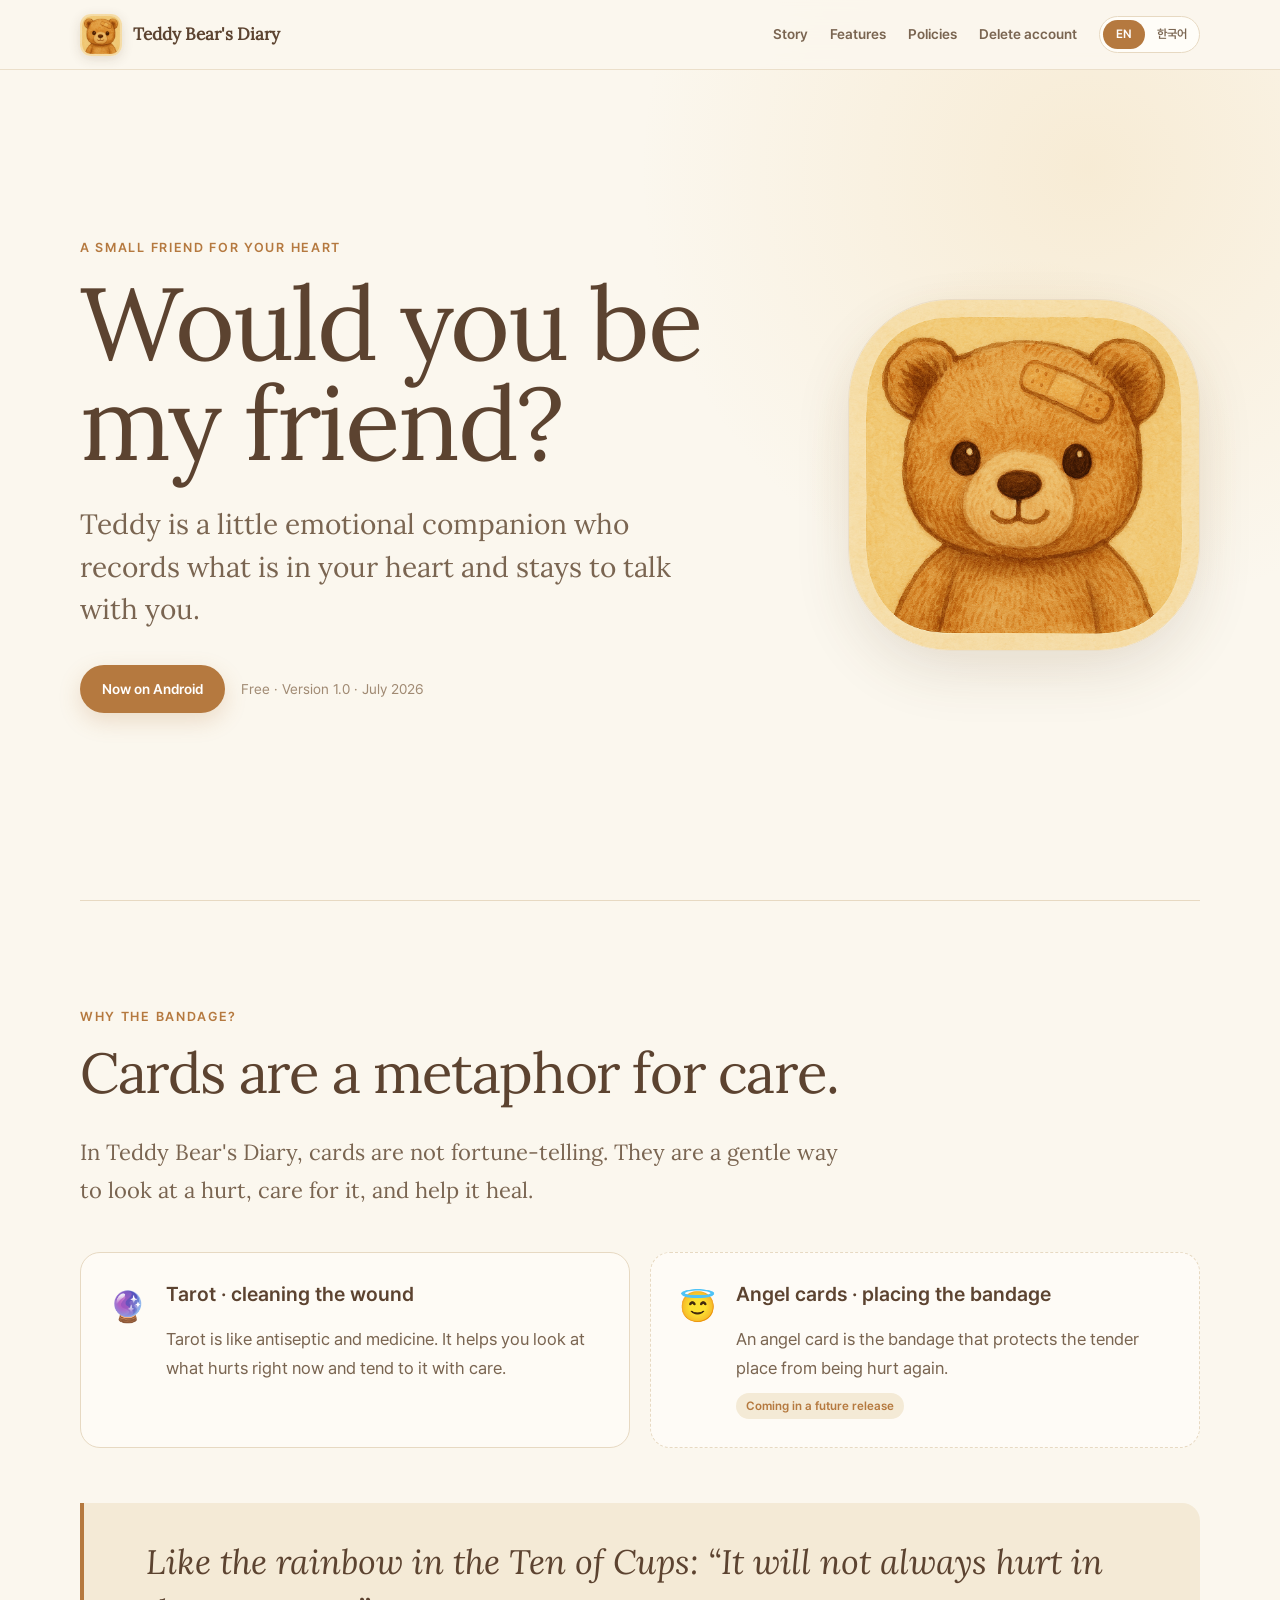
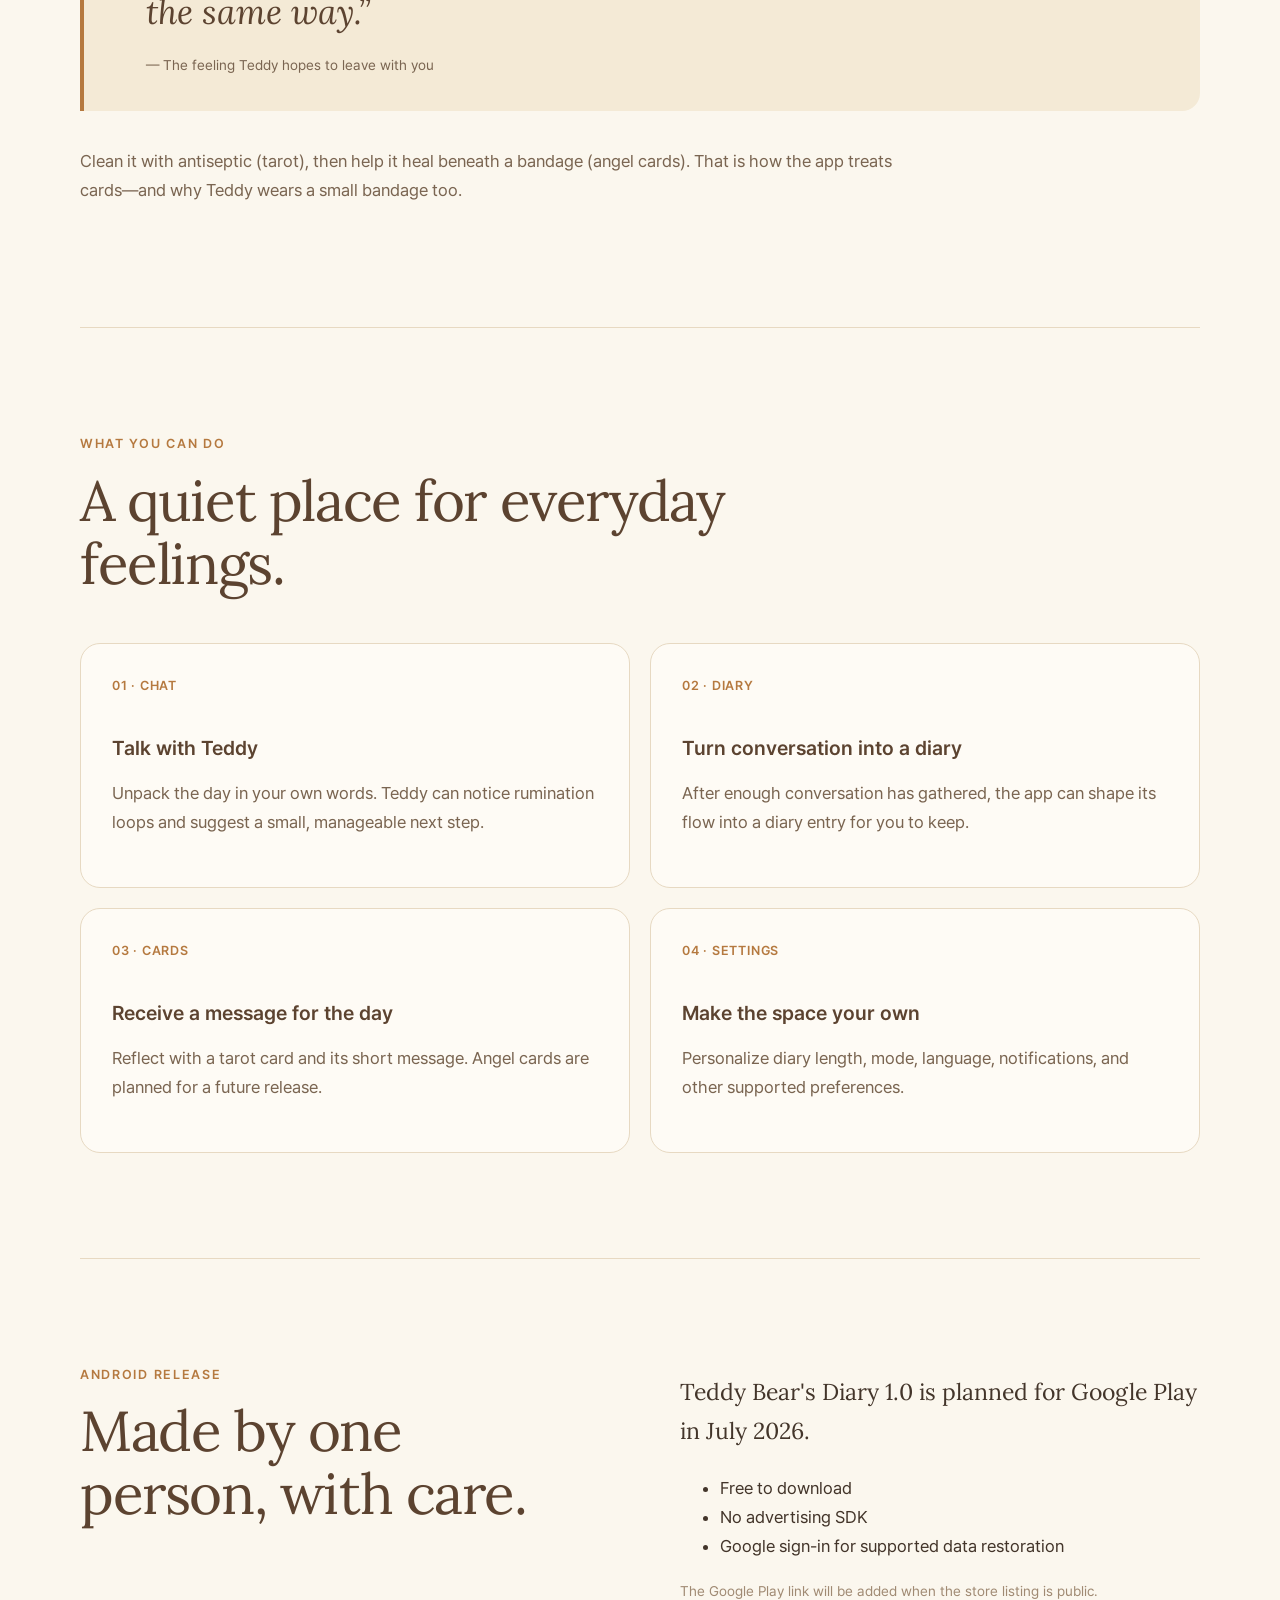
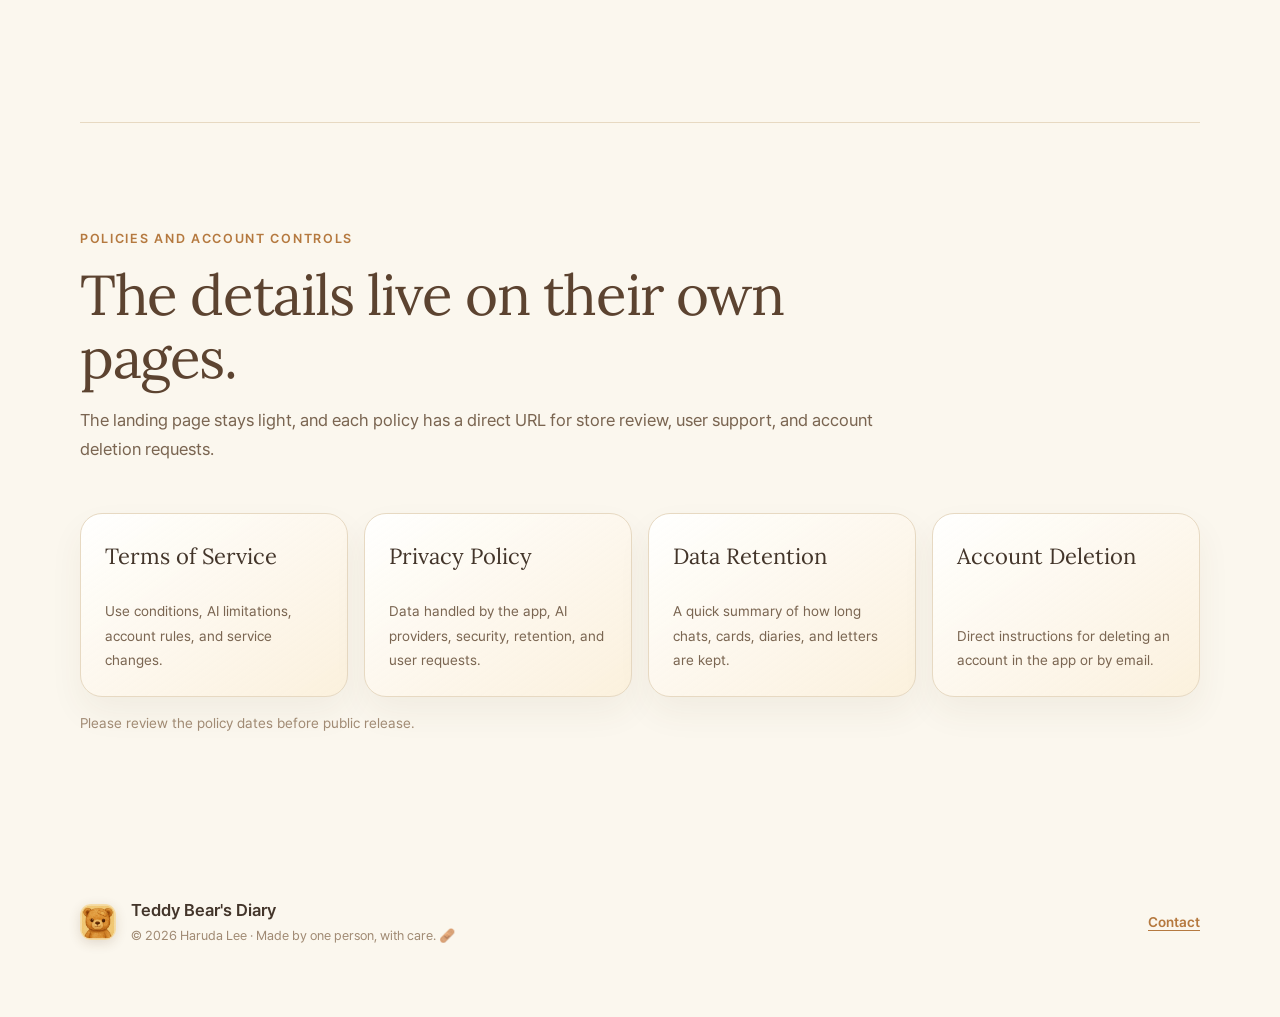
==== index.html @ 34d7853b "first commit" ====
<!doctype html>
<html lang="en">
<head>
  <meta charset="utf-8">
  <meta name="viewport" content="width=device-width, initial-scale=1">
  <meta name="description" content="Teddy Bear's Diary is a gentle AI companion for chat, journaling, emotions, and reflective cards.">
  <meta name="theme-color" content="#fbf7ee">
  <meta property="og:title" content="Teddy Bear's Diary">
  <meta property="og:description" content="A little emotional companion who listens, remembers, and helps you care for your heart.">
  <meta property="og:image" content="assets/app-icon.png">
  <title>Teddy Bear's Diary</title>
  <link rel="icon" href="assets/app-icon.png">
  <link rel="alternate" hreflang="en" href="./">
  <link rel="alternate" hreflang="ko" href="ko/">
  <link rel="stylesheet" href="styles.css">
</head>
<body>
  <a class="skip-link" href="#main">Skip to content</a>

  <header class="site-header">
    <a class="brand" href="#top" aria-label="Teddy Bear's Diary home">
      <img src="assets/app-icon.png" alt="" width="42" height="42">
      <span>Teddy Bear's Diary</span>
    </a>
    <div class="header-actions">
      <nav aria-label="Main navigation">
        <a href="#story">Story</a>
        <a href="#features">Features</a>
        <a href="#policies">Policies</a>
        <a href="legal/delete-account.html">Delete account</a>
      </nav>
      <div class="language-switch" aria-label="Language">
        <a href="./" lang="en" aria-current="page">EN</a>
        <a href="ko/" lang="ko">한국어</a>
      </div>
    </div>
  </header>

  <main id="main">
    <section class="hero" id="top">
      <div class="hero-copy">
        <p class="eyebrow">A small friend for your heart</p>
        <h1>Would you be<br>my friend?</h1>
        <p class="lede">Teddy is a little emotional companion who records what is in your heart and stays to talk with you.</p>
        <div class="hero-actions">
          <a class="button" href="#availability">Now on Android</a>
          <span>Free · Version 1.0 · July 2026</span>
        </div>
      </div>
      <figure class="hero-art">
        <img src="assets/app-icon.png" alt="A warm watercolor teddy bear with a bandage on its forehead">
      </figure>
    </section>

    <section class="section story" id="story">
      <div class="section-heading">
        <p class="eyebrow">Why the bandage?</p>
        <h2>Cards are a metaphor for care.</h2>
      </div>
      <p class="section-intro">In Teddy Bear's Diary, cards are not fortune-telling. They are a gentle way to look at a hurt, care for it, and help it heal.</p>

      <div class="care-grid">
        <article class="care-card">
          <span class="care-icon" aria-hidden="true">🔮</span>
          <div>
            <h3>Tarot · cleaning the wound</h3>
            <p>Tarot is like antiseptic and medicine. It helps you look at what hurts right now and tend to it with care.</p>
          </div>
        </article>
        <article class="care-card muted">
          <span class="care-icon" aria-hidden="true">😇</span>
          <div>
            <h3>Angel cards · placing the bandage</h3>
            <p>An angel card is the bandage that protects the tender place from being hurt again.</p>
            <span class="coming-soon">Coming in a future release</span>
          </div>
        </article>
      </div>

      <blockquote>
        <p>Like the rainbow in the Ten of Cups: “It will not always hurt in the same way.”</p>
        <cite>— The feeling Teddy hopes to leave with you</cite>
      </blockquote>

      <p class="story-close">Clean it with antiseptic (tarot), then help it heal beneath a bandage (angel cards). That is how the app treats cards—and why Teddy wears a small bandage too.</p>
    </section>

    <section class="section" id="features">
      <div class="section-heading">
        <p class="eyebrow">What you can do</p>
        <h2>A quiet place for everyday feelings.</h2>
      </div>
      <div class="feature-grid">
        <article>
          <span>01 · Chat</span>
          <h3>Talk with Teddy</h3>
          <p>Unpack the day in your own words. Teddy can notice rumination loops and suggest a small, manageable next step.</p>
        </article>
        <article>
          <span>02 · Diary</span>
          <h3>Turn conversation into a diary</h3>
          <p>After enough conversation has gathered, the app can shape its flow into a diary entry for you to keep.</p>
        </article>
        <article>
          <span>03 · Cards</span>
          <h3>Receive a message for the day</h3>
          <p>Reflect with a tarot card and its short message. Angel cards are planned for a future release.</p>
        </article>
        <article>
          <span>04 · Settings</span>
          <h3>Make the space your own</h3>
          <p>Personalize diary length, mode, language, notifications, and other supported preferences.</p>
        </article>
      </div>
    </section>

    <section class="section availability" id="availability">
      <div>
        <p class="eyebrow">Android release</p>
        <h2>Made by one person, with care.</h2>
      </div>
      <div class="availability-copy">
        <p>Teddy Bear's Diary 1.0 is planned for Google Play in July 2026.</p>
        <ul>
          <li>Free to download</li>
          <li>No advertising SDK</li>
          <li>Google sign-in for supported data restoration</li>
        </ul>
        <p class="small-note">The Google Play link will be added when the store listing is public.</p>
      </div>
    </section>

    <section class="section policies policy-summary" id="policies">
      <div class="section-heading">
        <p class="eyebrow">Policies and account controls</p>
        <h2>The details live on their own pages.</h2>
        <p>The landing page stays light, and each policy has a direct URL for store review, user support, and account deletion requests.</p>
      </div>

      <div class="policy-card-grid">
        <a class="policy-card" href="legal/terms.html">
          <strong>Terms of Service</strong>
          <span>Use conditions, AI limitations, account rules, and service changes.</span>
        </a>
        <a class="policy-card" href="legal/privacy.html">
          <strong>Privacy Policy</strong>
          <span>Data handled by the app, AI providers, security, retention, and user requests.</span>
        </a>
        <a class="policy-card" href="legal/retention.html">
          <strong>Data Retention</strong>
          <span>A quick summary of how long chats, cards, diaries, and letters are kept.</span>
        </a>
        <a class="policy-card" href="legal/delete-account.html">
          <strong>Account Deletion</strong>
          <span>Direct instructions for deleting an account in the app or by email.</span>
        </a>
      </div>

      <p class="small-note">Please review the policy dates before public release.</p>
    </section>
  </main>

  <footer>
    <img src="assets/app-icon.png" alt="" width="36" height="36">
    <div>
      <strong>Teddy Bear's Diary</strong>
      <span>© 2026 Haruda Lee · Made by one person, with care. 🩹</span>
    </div>
    <a href="mailto:glee98670@gmail.com">Contact</a>
  </footer>
</body>
</html>
---- styles.css ----
@font-face {
  font-family: "Lora";
  src: url("assets/fonts/Lora-Regular.ttf") format("truetype");
  font-style: normal;
  font-weight: 400;
  font-display: swap;
}

@font-face {
  font-family: "Lora";
  src: url("assets/fonts/Lora-Italic.ttf") format("truetype");
  font-style: italic;
  font-weight: 400;
  font-display: swap;
}

@font-face {
  font-family: "Pretendard";
  src: url("assets/fonts/Pretendard-Regular.otf") format("opentype");
  font-style: normal;
  font-weight: 400;
  font-display: swap;
}

@font-face {
  font-family: "Pretendard";
  src: url("assets/fonts/Pretendard-SemiBold.otf") format("opentype");
  font-style: normal;
  font-weight: 600;
  font-display: swap;
}

:root {
  --paper: #fbf7ee;
  --paper-deep: #f4ead6;
  --card: #fffdf8;
  --ink: #43352a;
  --muted: #7a6551;
  --soft: #a08a73;
  --accent: #b5793f;
  --accent-dark: #5c4330;
  --line: #e7d9c2;
  --shadow: 0 22px 55px rgba(91, 62, 34, 0.12);
}

* {
  box-sizing: border-box;
}

html {
  scroll-behavior: smooth;
  overflow-x: clip;
}

body {
  margin: 0;
  overflow-x: clip;
  background:
    radial-gradient(circle at 85% 4%, rgba(235, 199, 133, 0.24), transparent 28rem),
    var(--paper);
  color: var(--ink);
  font-family: "Pretendard", "Apple SD Gothic Neo", Arial, sans-serif;
  font-size: 17px;
  line-height: 1.72;
}

img {
  max-width: 100%;
}

a {
  color: var(--accent);
  text-underline-offset: 0.18em;
}

a:focus-visible {
  outline: 3px solid rgba(181, 121, 63, 0.38);
  outline-offset: 4px;
  border-radius: 4px;
}

.skip-link {
  position: fixed;
  z-index: 20;
  top: 12px;
  left: 12px;
  padding: 8px 14px;
  border-radius: 8px;
  background: var(--ink);
  color: white;
  transform: translateY(-160%);
}

.skip-link:focus {
  transform: translateY(0);
}

.site-header {
  position: sticky;
  z-index: 10;
  top: 0;
  display: flex;
  align-items: center;
  justify-content: space-between;
  gap: 28px;
  min-height: 70px;
  padding: 10px max(24px, calc((100vw - 1120px) / 2));
  border-bottom: 1px solid rgba(231, 217, 194, 0.82);
  background: rgba(251, 247, 238, 0.92);
  backdrop-filter: blur(14px);
}

.brand {
  display: inline-flex;
  align-items: center;
  gap: 11px;
  color: var(--accent-dark);
  font-family: "Lora", Georgia, serif;
  font-weight: 600;
  text-decoration: none;
}

.brand img,
footer img {
  border-radius: 11px;
  box-shadow: 0 3px 12px rgba(91, 62, 34, 0.16);
}

.site-header nav {
  display: flex;
  flex-wrap: wrap;
  justify-content: flex-end;
  gap: 8px 22px;
}

.header-actions {
  display: flex;
  align-items: center;
  justify-content: flex-end;
  gap: 22px;
}

.site-header nav a {
  color: var(--muted);
  font-size: 14px;
  font-weight: 600;
  text-decoration: none;
}

.site-header nav a:hover {
  color: var(--accent);
}

.language-switch {
  display: inline-flex;
  flex: 0 0 auto;
  gap: 3px;
  padding: 3px;
  border: 1px solid var(--line);
  border-radius: 999px;
  background: var(--card);
}

.language-switch a {
  min-width: 42px;
  padding: 4px 9px;
  border-radius: 999px;
  color: var(--muted);
  font-size: 12px;
  font-weight: 600;
  text-align: center;
  text-decoration: none;
}

.language-switch a[aria-current="page"] {
  background: var(--accent);
  color: white;
}

main,
footer {
  width: min(1120px, calc(100% - 48px));
  margin: 0 auto;
}

.hero {
  display: grid;
  grid-template-columns: minmax(0, 1.3fr) minmax(280px, 0.7fr);
  align-items: center;
  gap: clamp(48px, 9vw, 120px);
  min-height: calc(100vh - 70px);
  padding: 90px 0 110px;
}

.eyebrow {
  margin: 0 0 13px;
  color: var(--accent);
  font-size: 13px;
  font-weight: 600;
  letter-spacing: 0.13em;
  text-transform: uppercase;
}

h1,
h2,
h3 {
  color: var(--accent-dark);
}

h1,
h2 {
  margin: 0;
  font-family: "Lora", Georgia, serif;
  font-weight: 400;
  letter-spacing: -0.025em;
}

h1 {
  max-width: 760px;
  font-size: clamp(58px, 8vw, 104px);
  line-height: 0.98;
}

h2 {
  font-size: clamp(34px, 4.4vw, 58px);
  line-height: 1.12;
}

h3 {
  margin: 0;
  font-size: 20px;
  line-height: 1.35;
}

.lede {
  max-width: 660px;
  margin: 30px 0 10px;
  color: var(--muted);
  font-family: "Lora", Georgia, serif;
  font-size: clamp(21px, 2.5vw, 28px);
  line-height: 1.52;
}

.hero-actions {
  display: flex;
  align-items: center;
  gap: 16px;
  margin-top: 34px;
  color: var(--soft);
  font-size: 14px;
}

.button {
  display: inline-flex;
  align-items: center;
  justify-content: center;
  min-height: 48px;
  padding: 10px 22px;
  border-radius: 999px;
  background: var(--accent);
  color: white;
  font-weight: 600;
  text-decoration: none;
  box-shadow: 0 8px 22px rgba(181, 121, 63, 0.22);
}

.button:hover {
  background: #a9683a;
  transform: translateY(-1px);
}

.hero-art {
  position: relative;
  margin: 0;
}

.hero-art::before {
  position: absolute;
  z-index: -1;
  inset: -14%;
  border-radius: 50%;
  background: radial-gradient(circle, rgba(229, 188, 115, 0.28), transparent 68%);
  content: "";
}

.hero-art img {
  display: block;
  width: 100%;
  border: 1px solid rgba(231, 217, 194, 0.8);
  border-radius: 29%;
  box-shadow: var(--shadow);
}

.section {
  padding: 105px 0;
  border-top: 1px solid var(--line);
}

.section-heading {
  max-width: 820px;
  margin-bottom: 48px;
}

.section-heading > p:last-child:not(.eyebrow) {
  color: var(--muted);
}

.section-intro {
  max-width: 760px;
  margin: -18px 0 42px;
  color: var(--muted);
  font-family: "Lora", Georgia, serif;
  font-size: 22px;
}

.care-grid,
.feature-grid {
  display: grid;
  grid-template-columns: repeat(2, minmax(0, 1fr));
  gap: 20px;
}

.care-card,
.feature-grid article {
  border: 1px solid var(--line);
  border-radius: 20px;
  background: rgba(255, 253, 248, 0.74);
}

.care-card {
  display: flex;
  gap: 20px;
  padding: 28px;
}

.care-card p,
.feature-grid p {
  margin-bottom: 0;
  color: var(--muted);
}

.care-card.muted {
  border-style: dashed;
}

.care-icon {
  flex: 0 0 auto;
  font-size: 30px;
}

.coming-soon {
  display: inline-block;
  margin-top: 9px;
  padding: 3px 10px;
  border-radius: 999px;
  background: var(--paper-deep);
  color: var(--accent);
  font-size: 12px;
  font-weight: 600;
}

blockquote {
  margin: 55px 0 36px;
  padding: 34px clamp(28px, 5vw, 62px);
  border-left: 4px solid var(--accent);
  border-radius: 0 18px 18px 0;
  background: var(--paper-deep);
  font-family: "Lora", Georgia, serif;
}

blockquote p {
  margin: 0;
  color: var(--accent-dark);
  font-size: clamp(23px, 3.2vw, 34px);
  font-style: italic;
  line-height: 1.48;
}

blockquote cite {
  display: block;
  margin-top: 15px;
  color: var(--muted);
  font-family: "Pretendard", Arial, sans-serif;
  font-size: 14px;
  font-style: normal;
}

.story-close {
  max-width: 840px;
  color: var(--muted);
}

.feature-grid article {
  min-height: 245px;
  padding: 31px;
}

.feature-grid span {
  display: block;
  margin-bottom: 38px;
  color: var(--accent);
  font-size: 13px;
  font-weight: 600;
  letter-spacing: 0.06em;
  text-transform: uppercase;
}

.availability {
  display: grid;
  grid-template-columns: 1fr 1fr;
  gap: 80px;
}

.availability-copy {
  padding-top: 8px;
}

.availability-copy > p:first-child {
  margin-top: 0;
  font-family: "Lora", Georgia, serif;
  font-size: 23px;
}

.small-note {
  color: var(--soft);
  font-size: 14px;
}

.policies {
  padding-bottom: 30px;
}

.policy-summary {
  padding-bottom: 92px;
}

.policy-card-grid {
  display: grid;
  grid-template-columns: repeat(4, minmax(0, 1fr));
  gap: 16px;
  margin-top: 38px;
}

.policy-card {
  display: flex;
  min-height: 170px;
  flex-direction: column;
  justify-content: space-between;
  gap: 24px;
  padding: 24px;
  border: 1px solid var(--line);
  border-radius: 22px;
  background:
    linear-gradient(145deg, rgba(255, 255, 255, 0.82), rgba(249, 234, 205, 0.62)),
    var(--card);
  box-shadow: 0 16px 34px rgba(91, 62, 34, 0.06);
  text-decoration: none;
}

.policy-card strong {
  color: var(--ink);
  font-family: "Lora", Georgia, serif;
  font-size: 22px;
  font-weight: 400;
}

.policy-card span {
  color: var(--muted);
  font-size: 14px;
}

.legal-page {
  padding-top: 86px;
}

.legal-page .section-heading h1 {
  max-width: 760px;
  margin: 0;
  font-family: "Lora", Georgia, serif;
  font-size: clamp(42px, 7vw, 84px);
  font-weight: 400;
  letter-spacing: -0.055em;
  line-height: 0.96;
}

.policy-nav {
  position: sticky;
  z-index: 5;
  top: 84px;
  display: flex;
  flex-wrap: wrap;
  gap: 10px;
  margin: 0 0 55px;
  padding: 13px;
  border: 1px solid var(--line);
  border-radius: 16px;
  background: rgba(251, 247, 238, 0.94);
  backdrop-filter: blur(12px);
}

.policy-nav a {
  padding: 7px 13px;
  border-radius: 999px;
  background: var(--paper-deep);
  font-size: 13px;
  font-weight: 600;
  text-decoration: none;
}

.policy-nav a[aria-current="page"] {
  background: var(--accent);
  color: #fffaf0;
}

.policy-document {
  scroll-margin-top: 160px;
  margin: 0 0 60px;
  padding: clamp(28px, 6vw, 68px);
  border: 1px solid var(--line);
  border-radius: 24px;
  background: var(--card);
  box-shadow: 0 18px 42px rgba(91, 62, 34, 0.06);
}

.policy-document > header {
  display: grid;
  grid-template-columns: 54px minmax(0, 1fr);
  gap: 18px;
  margin-bottom: 50px;
  padding-bottom: 32px;
  border-bottom: 1px solid var(--line);
}

.policy-document > header h2 {
  font-size: clamp(31px, 4vw, 48px);
}

.policy-document > header p:not(.policy-number) {
  margin: 8px 0 0;
  color: var(--soft);
  font-size: 14px;
}

.policy-number {
  display: grid;
  width: 48px;
  height: 48px;
  margin: 4px 0 0;
  place-items: center;
  border-radius: 14px;
  background: var(--paper-deep);
  color: var(--accent);
  font-family: "Lora", Georgia, serif;
  font-weight: 600;
}

.policy-document section {
  margin: 42px 0;
}

.policy-document section:last-child {
  margin-bottom: 0;
}

.policy-document h3 {
  margin-bottom: 12px;
  font-family: "Lora", Georgia, serif;
  font-size: 22px;
  font-weight: 400;
}

.policy-document li + li {
  margin-top: 7px;
}

.retention-list {
  display: grid;
  gap: 0;
  margin: 0 0 40px;
  padding: 0;
  list-style: none;
}

.retention-list li {
  display: grid;
  grid-template-columns: minmax(190px, 0.7fr) minmax(0, 1.3fr);
  gap: 30px;
  margin: 0;
  padding: 19px 0;
  border-bottom: 1px solid var(--line);
}

.retention-list span {
  color: var(--muted);
}

.steps {
  padding-left: 24px;
}

.steps li {
  padding-left: 8px;
}

.deletion {
  border-color: rgba(181, 121, 63, 0.46);
}

footer {
  display: grid;
  grid-template-columns: auto 1fr auto;
  align-items: center;
  gap: 15px;
  padding: 55px 0 70px;
}

footer strong,
footer span {
  display: block;
}

footer span {
  color: var(--soft);
  font-size: 13px;
}

footer > a {
  font-size: 14px;
  font-weight: 600;
}

@media (max-width: 780px) {
  body {
    font-size: 16px;
  }

  .site-header {
    position: relative;
    padding: 14px 20px;
  }

  .site-header nav {
    display: none;
  }

  .header-actions {
    gap: 0;
  }

  main,
  footer {
    width: min(100% - 34px, 680px);
  }

  .hero {
    grid-template-columns: 1fr;
    min-height: auto;
    padding: 68px 0 85px;
  }

  .hero-art {
    width: min(78%, 380px);
    margin: 0 auto;
  }

  .hero-actions {
    align-items: flex-start;
    flex-direction: column;
  }

  .section {
    padding: 78px 0;
  }

  .care-grid,
  .feature-grid,
  .policy-card-grid,
  .availability {
    grid-template-columns: 1fr;
  }

  .availability {
    gap: 32px;
  }

  .policy-nav {
    position: static;
  }

  .policy-document {
    padding: 27px 21px;
    border-radius: 18px;
  }

  .policy-document > header {
    grid-template-columns: 1fr;
  }

  .retention-list li {
    grid-template-columns: 1fr;
    gap: 4px;
  }

  footer {
    grid-template-columns: auto 1fr;
  }

  footer > a {
    grid-column: 2;
  }
}

@media (prefers-reduced-motion: reduce) {
  html {
    scroll-behavior: auto;
  }

  * {
    transition: none !important;
  }
}

@media print {
  .site-header,
  .policy-nav,
  .hero,
  .story,
  #features,
  #availability,
  footer {
    display: none;
  }

  body {
    background: white;
    font-size: 11pt;
  }

  main {
    width: 100%;
  }

  .section {
    padding: 0;
    border: 0;
  }

  .policy-document {
    break-before: page;
    box-shadow: none;
  }
}
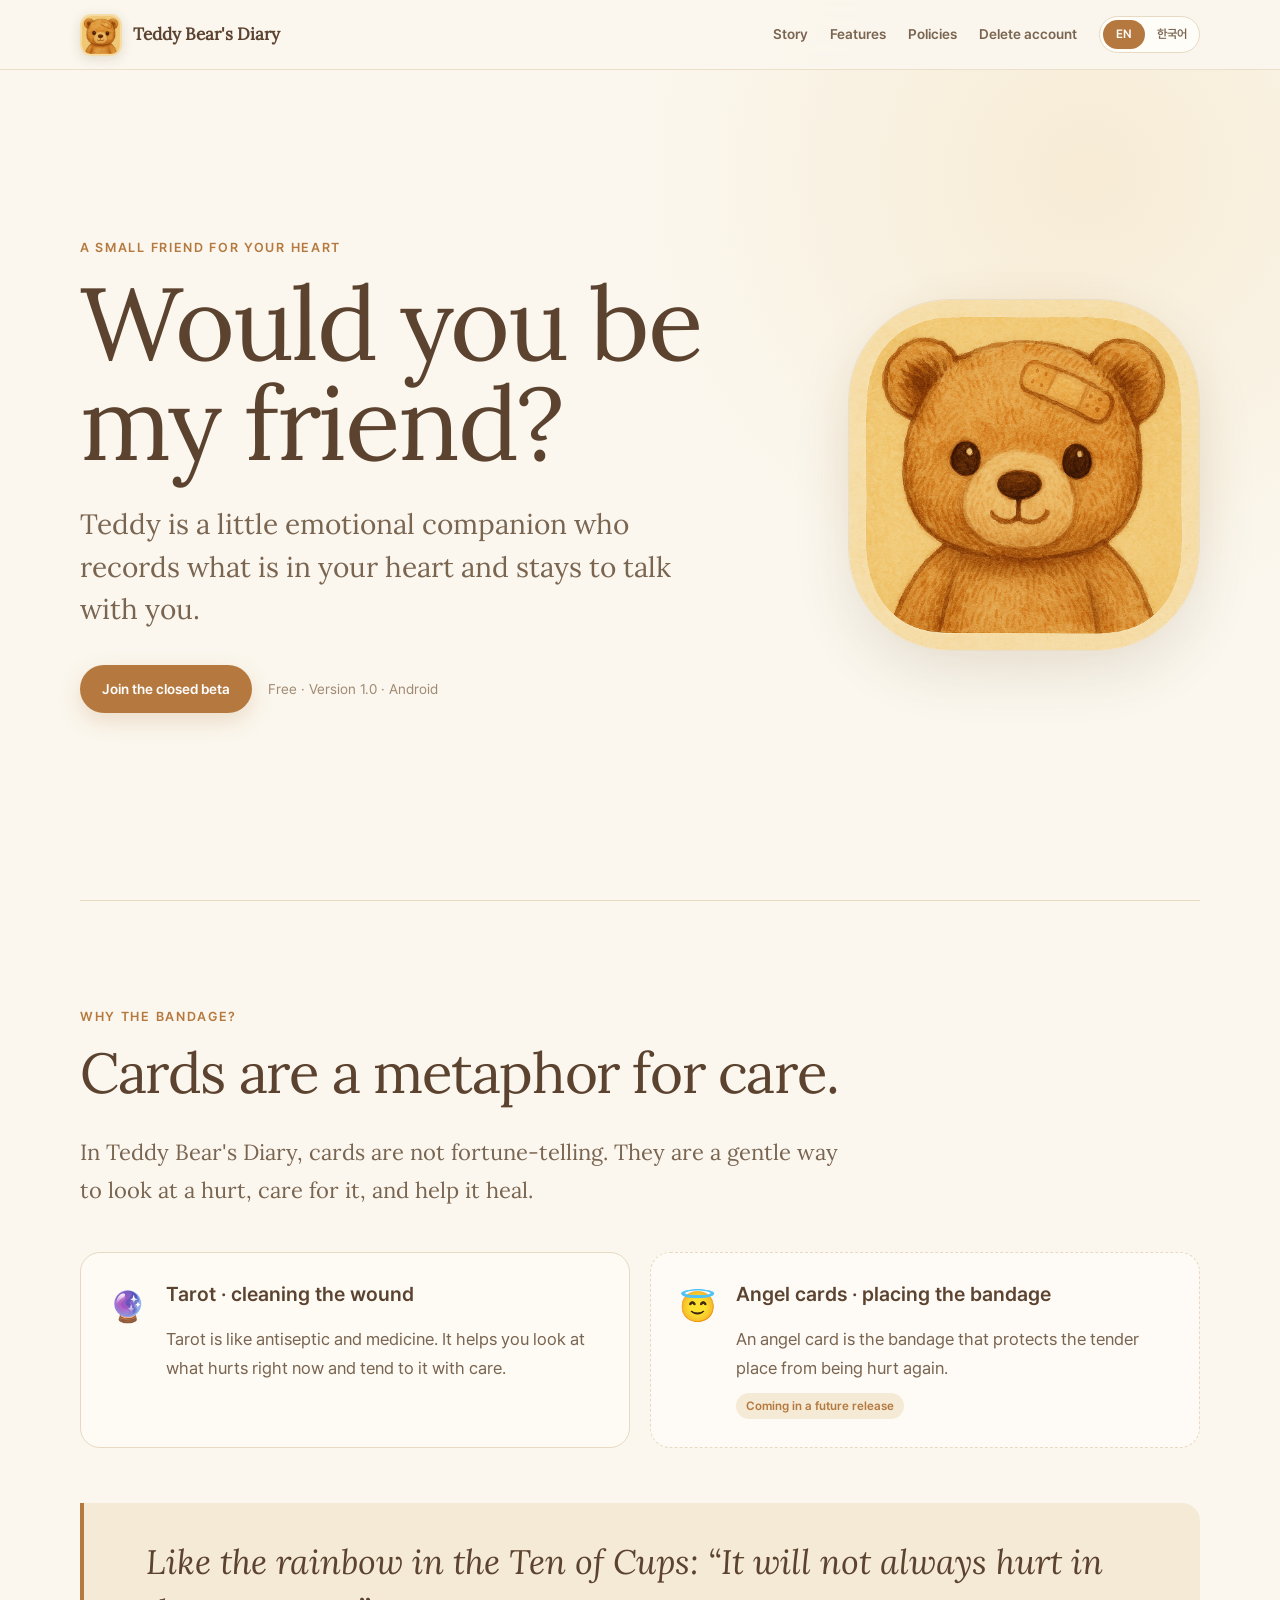
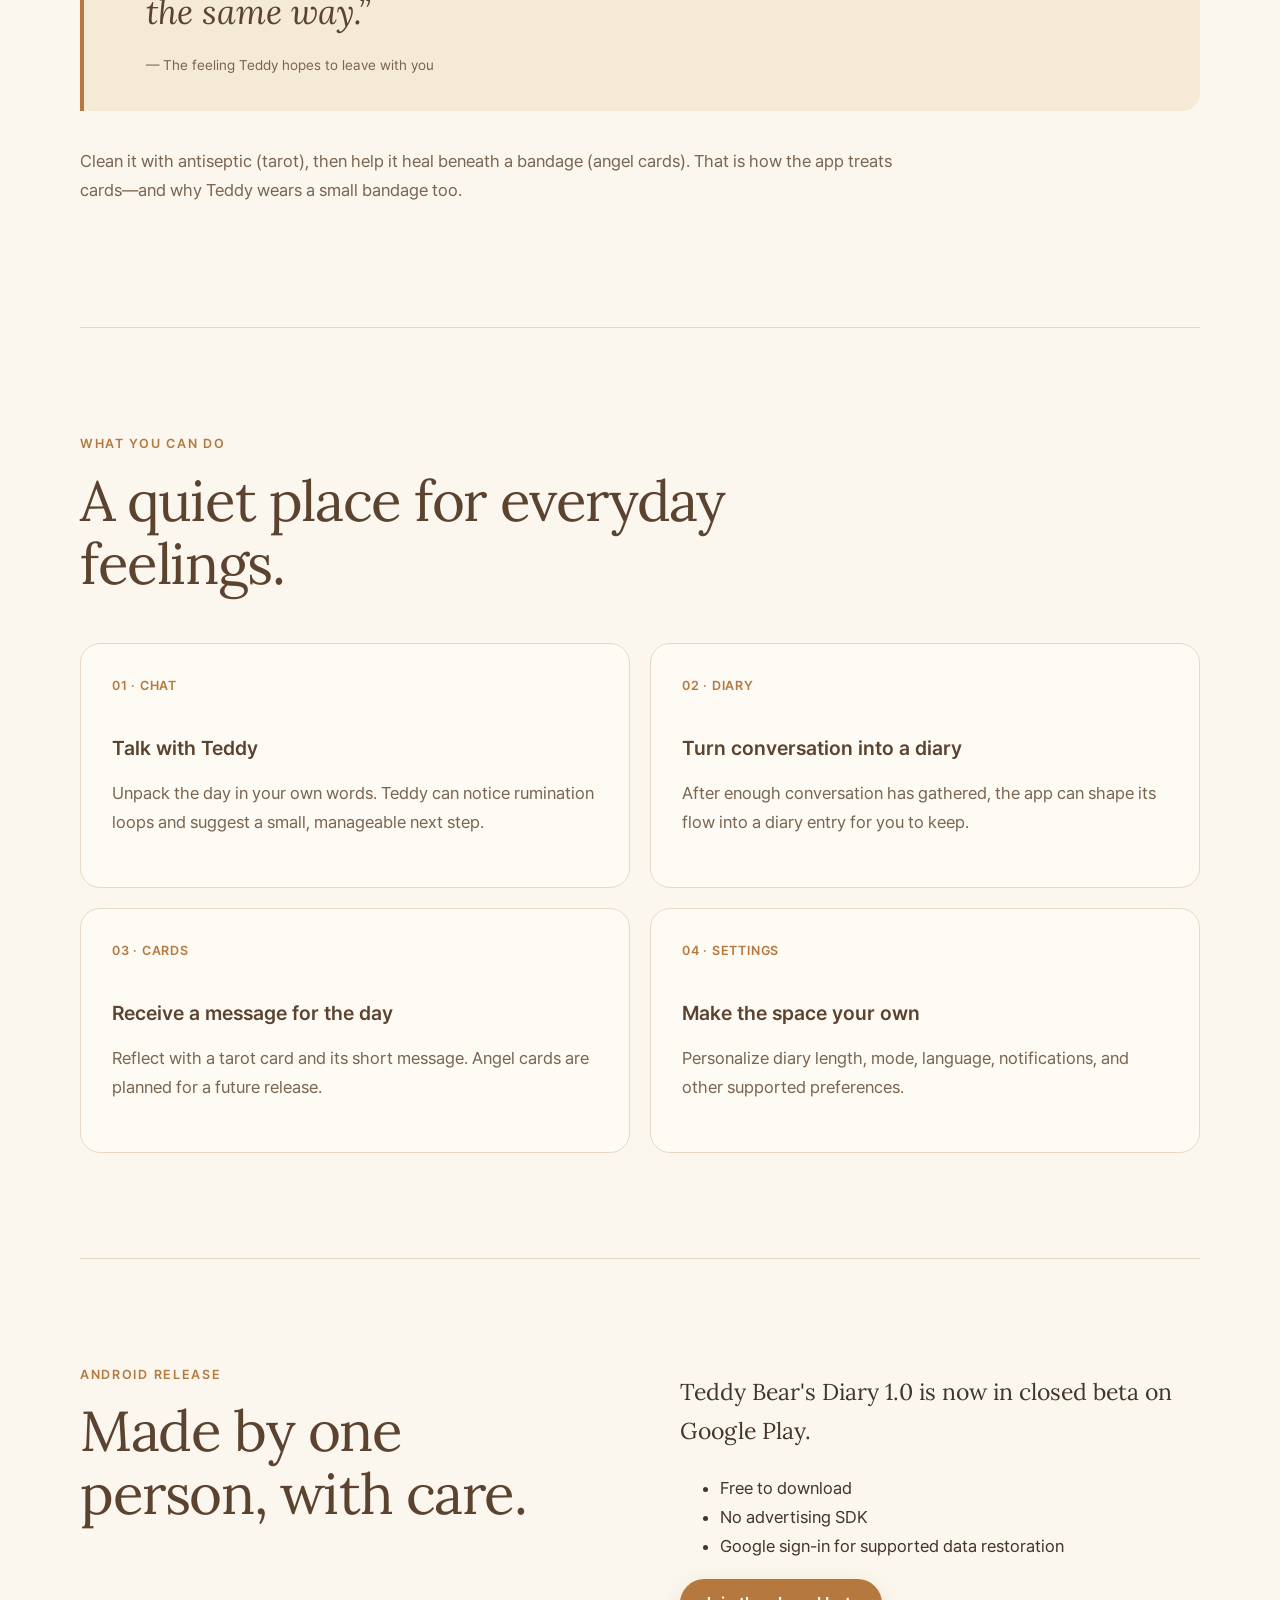
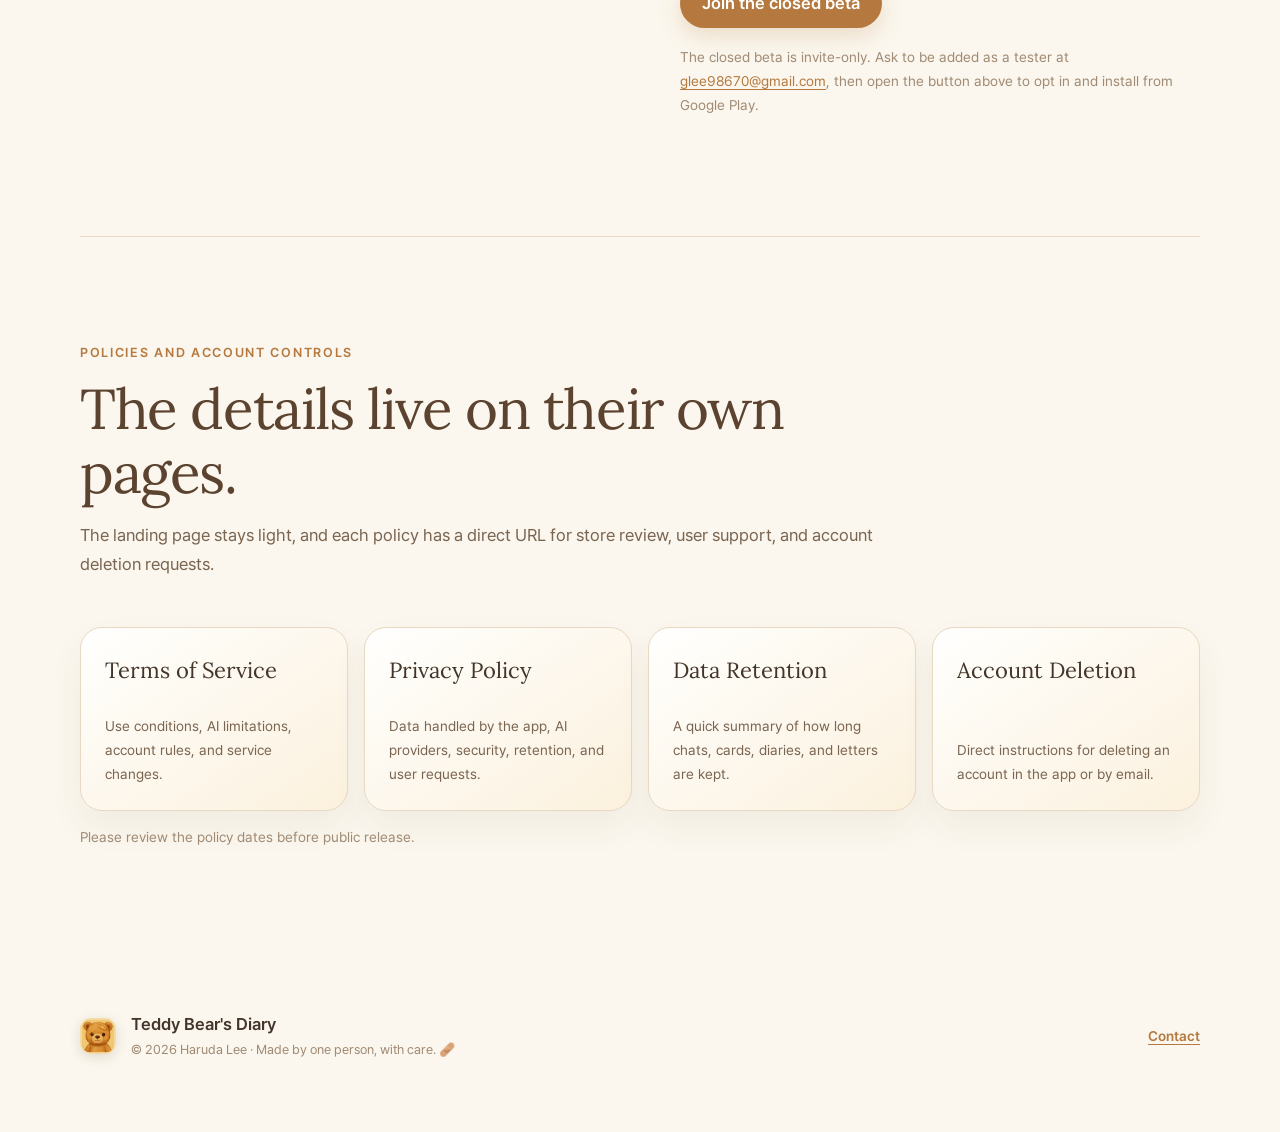
==== commit cbfdadfb: "링크" ====
--- a/index.html
+++ b/index.html
@@ -43,8 +43,8 @@
         <h1>Would you be<br>my friend?</h1>
         <p class="lede">Teddy is a little emotional companion who records what is in your heart and stays to talk with you.</p>
         <div class="hero-actions">
-          <a class="button" href="#availability">Now on Android</a>
-          <span>Free · Version 1.0 · July 2026</span>
+          <a class="button" href="#availability">Join the closed beta</a>
+          <span>Free · Version 1.0 · Android</span>
         </div>
       </div>
       <figure class="hero-art">
@@ -120,13 +120,16 @@
         <h2>Made by one person, with care.</h2>
       </div>
       <div class="availability-copy">
-        <p>Teddy Bear's Diary 1.0 is planned for Google Play in July 2026.</p>
+        <p>Teddy Bear's Diary 1.0 is now in closed beta on Google Play.</p>
         <ul>
           <li>Free to download</li>
           <li>No advertising SDK</li>
           <li>Google sign-in for supported data restoration</li>
         </ul>
-        <p class="small-note">The Google Play link will be added when the store listing is public.</p>
+        <p class="beta-cta">
+          <a class="button" href="https://play.google.com/apps/testing/com.harudalee.browniediary" target="_blank" rel="noopener">Join the closed beta</a>
+        </p>
+        <p class="small-note">The closed beta is invite-only. Ask to be added as a tester at <a href="mailto:glee98670@gmail.com">glee98670@gmail.com</a>, then open the button above to opt in and install from Google Play.</p>
       </div>
     </section>
 
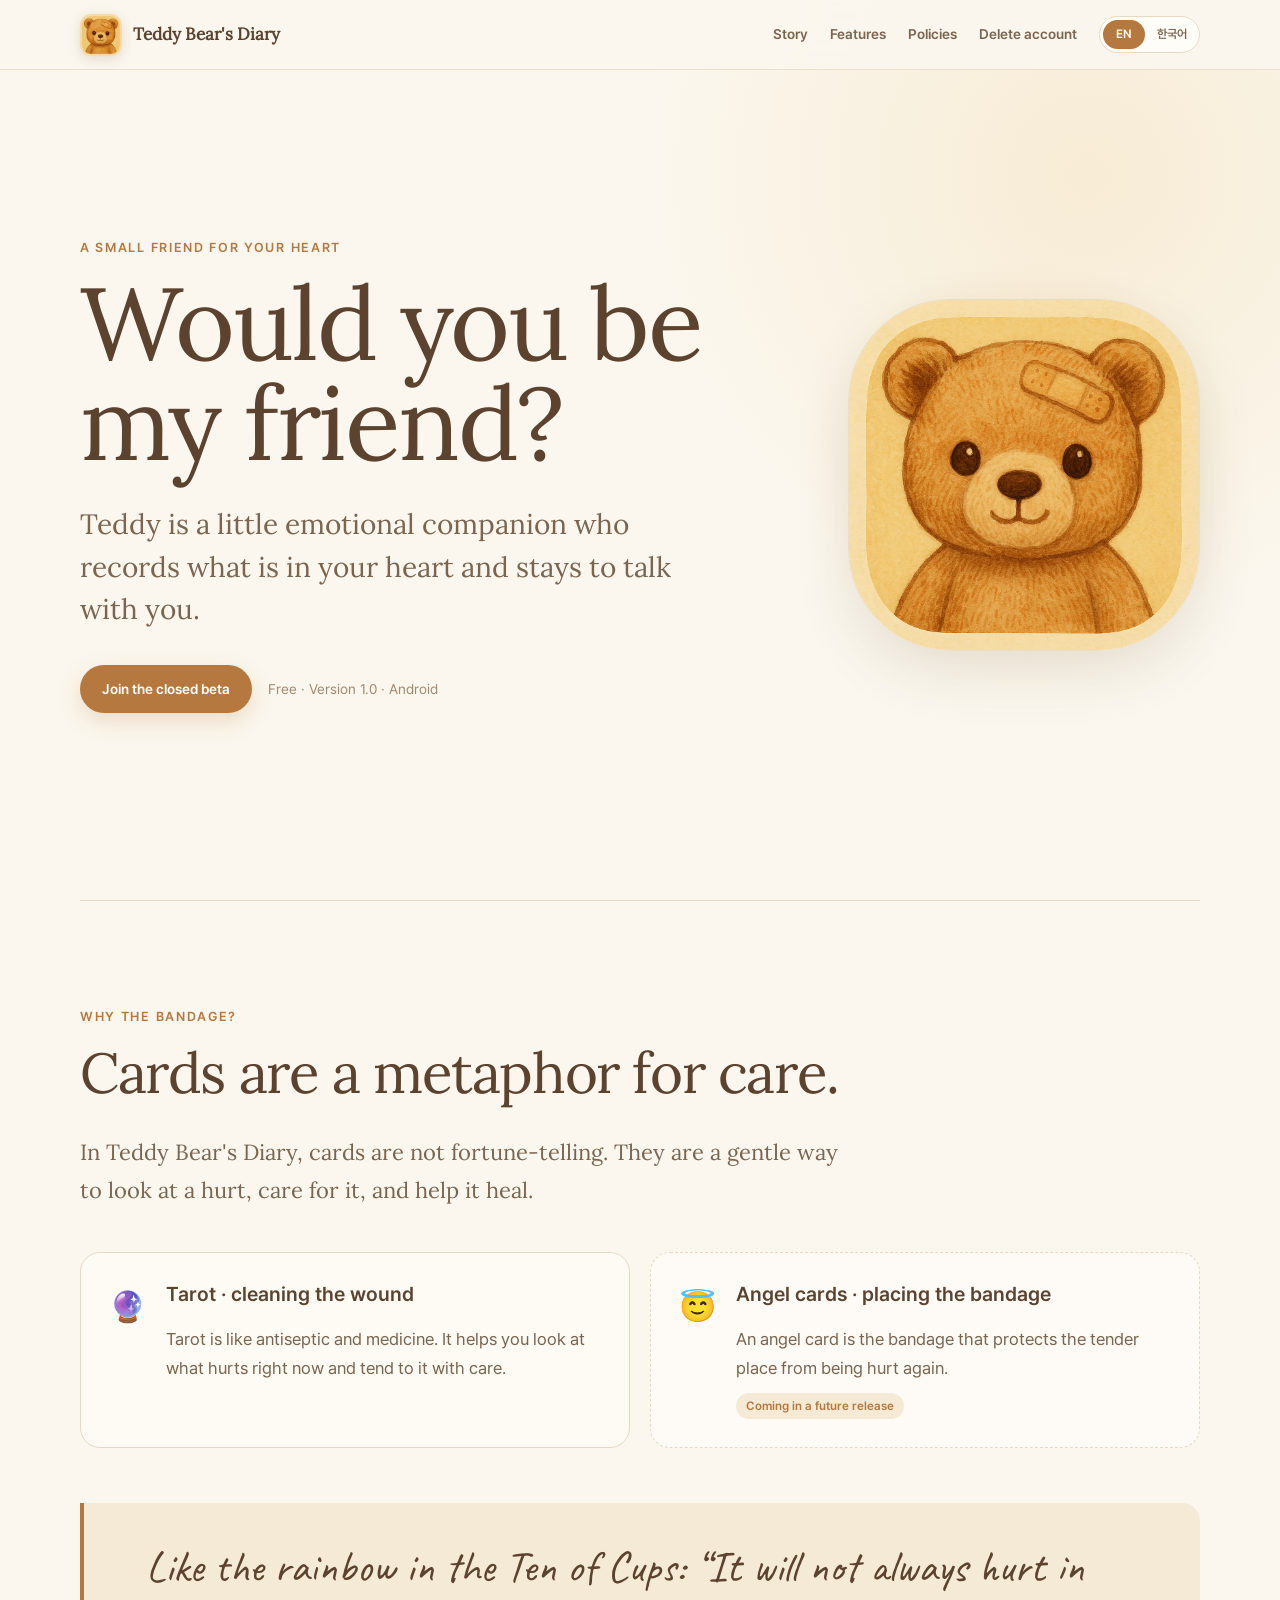
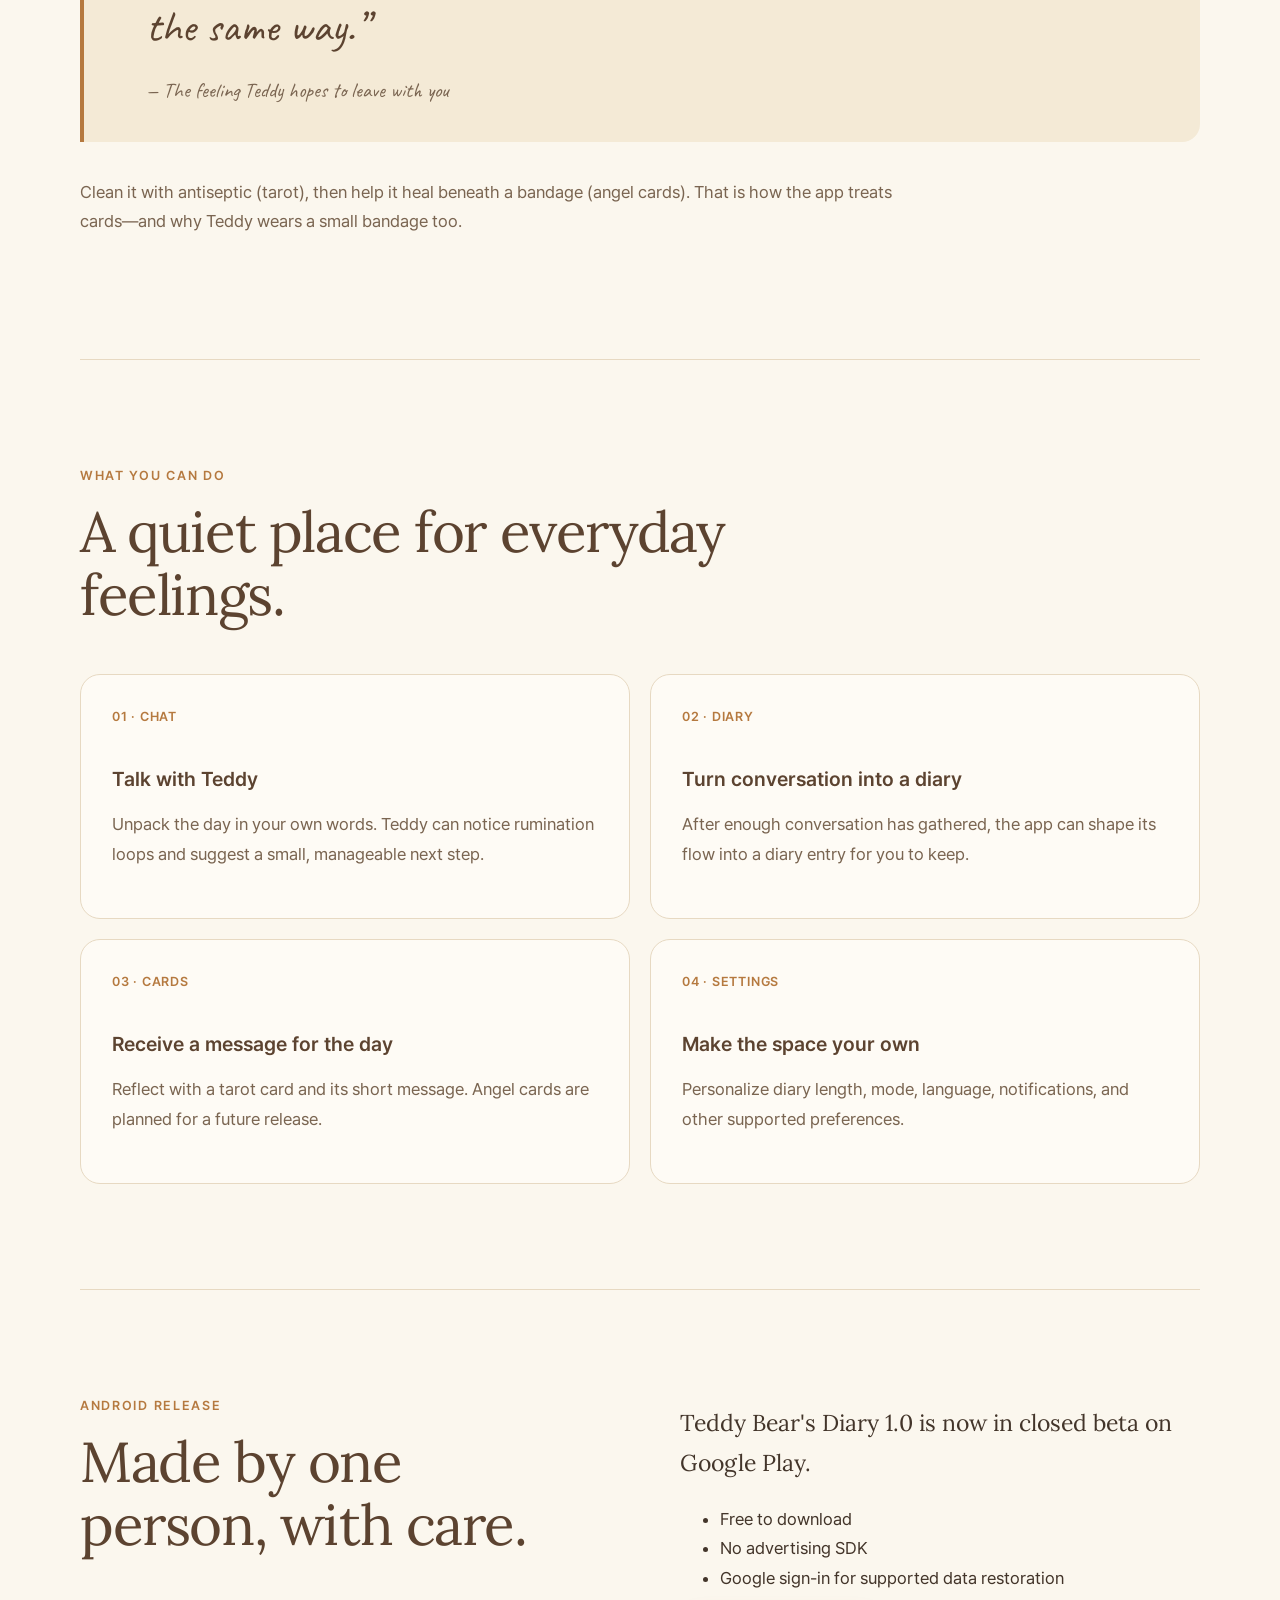
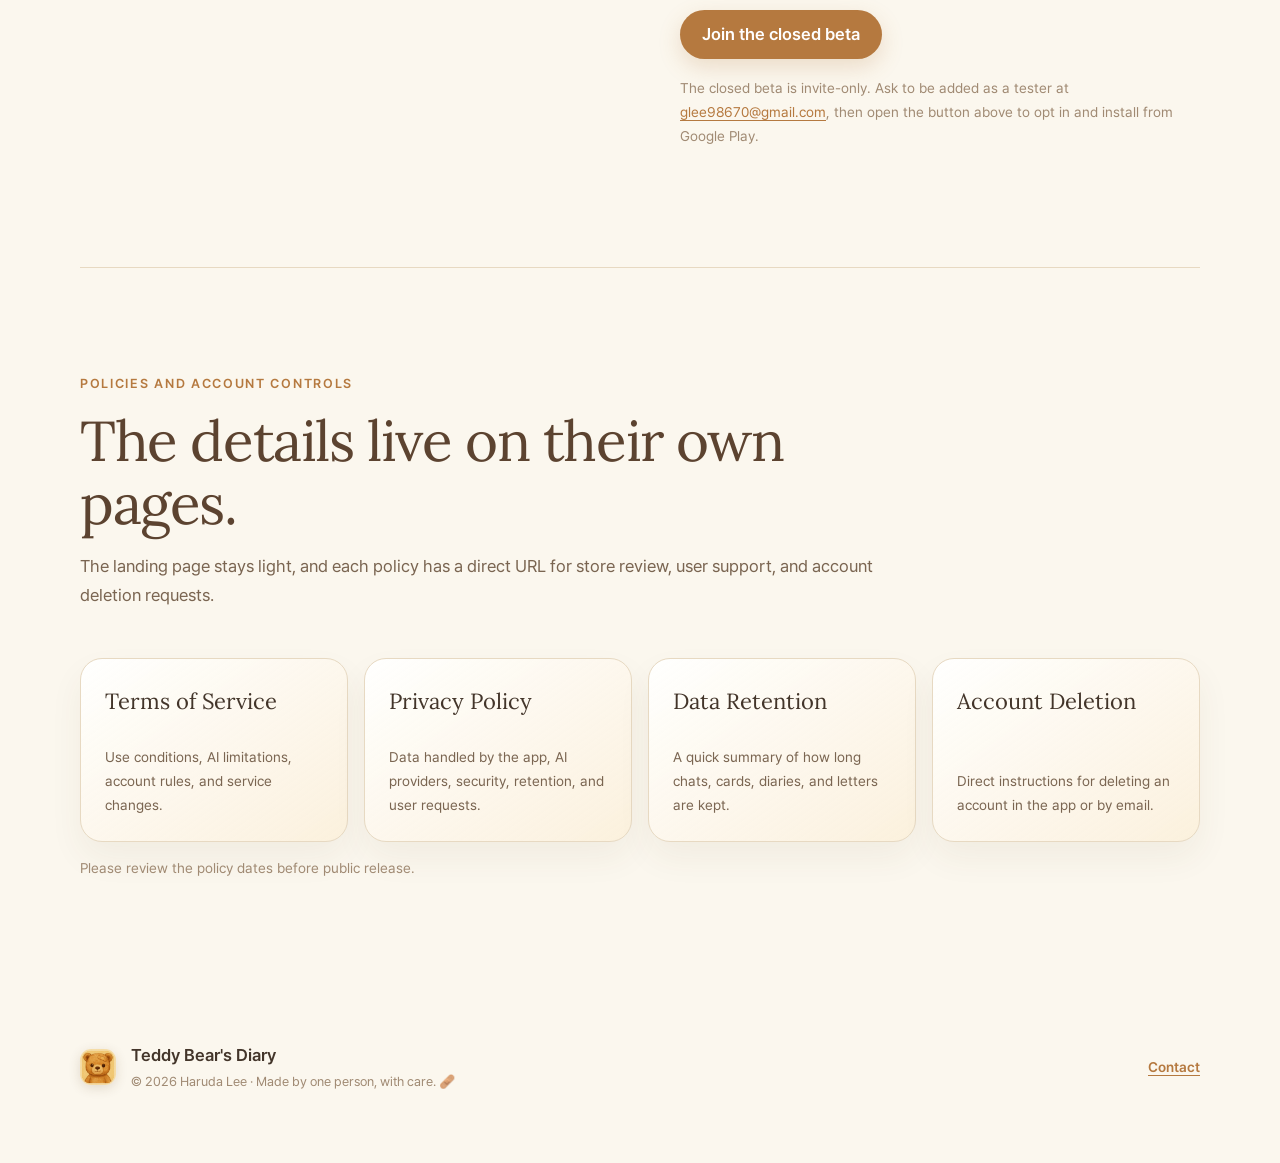
==== commit 7c145a75: "index" ====
--- a/index.html
+++ b/index.html
@@ -127,7 +127,8 @@
           <li>Google sign-in for supported data restoration</li>
         </ul>
         <p class="beta-cta">
-          <a class="button" href="https://play.google.com/apps/testing/com.harudalee.browniediary" target="_blank" rel="noopener">Join the closed beta</a>
+<!--          <a class="button" href="https://play.google.com/apps/testing/com.harudalee.browniediary" target="_blank" rel="noopener">Join the closed beta</a>-->
+          <a class="button" href="https://groups.google.com/g/brownie_teddybear_test" target="_blank" rel="noopener">Join the closed beta</a>
         </p>
         <p class="small-note">The closed beta is invite-only. Ask to be added as a tester at <a href="mailto:glee98670@gmail.com">glee98670@gmail.com</a>, then open the button above to opt in and install from Google Play.</p>
       </div>
--- a/styles.css
+++ b/styles.css
@@ -27,6 +27,23 @@
   src: url("assets/fonts/Pretendard-SemiBold.otf") format("opentype");
   font-style: normal;
   font-weight: 600;
+  font-display: swap;
+}
+
+/* 손글씨 (앱과 동일) — 영어: Caveat, 한국어: Gaegu */
+@font-face {
+  font-family: "Caveat";
+  src: url("assets/fonts/Caveat-Regular.ttf") format("truetype");
+  font-style: normal;
+  font-weight: 400;
+  font-display: swap;
+}
+
+@font-face {
+  font-family: "Gaegu";
+  src: url("assets/fonts/Gaegu-Regular.ttf") format("truetype");
+  font-style: normal;
+  font-weight: 400;
   font-display: swap;
 }
 
@@ -371,18 +388,31 @@
 blockquote p {
   margin: 0;
   color: var(--accent-dark);
-  font-size: clamp(23px, 3.2vw, 34px);
-  font-style: italic;
-  line-height: 1.48;
+  font-family: "Caveat", "Gaegu", cursive;
+  font-size: clamp(30px, 4vw, 44px);
+  font-style: normal;
+  line-height: 1.35;
+}
+
+/* 한국어: 손글씨 Gaegu + 크기 축소(영문 대비 작게) */
+html[lang="ko"] blockquote p {
+  font-family: "Gaegu", cursive;
+  font-size: clamp(21px, 2.8vw, 29px);
+  line-height: 1.6;
 }
 
 blockquote cite {
   display: block;
-  margin-top: 15px;
-  color: var(--muted);
-  font-family: "Pretendard", Arial, sans-serif;
-  font-size: 14px;
+  margin-top: 16px;
+  color: var(--muted);
+  font-family: "Caveat", "Gaegu", cursive;
+  font-size: 21px;
   font-style: normal;
+}
+
+html[lang="ko"] blockquote cite {
+  font-family: "Gaegu", cursive;
+  font-size: 18px;
 }
 
 .story-close {
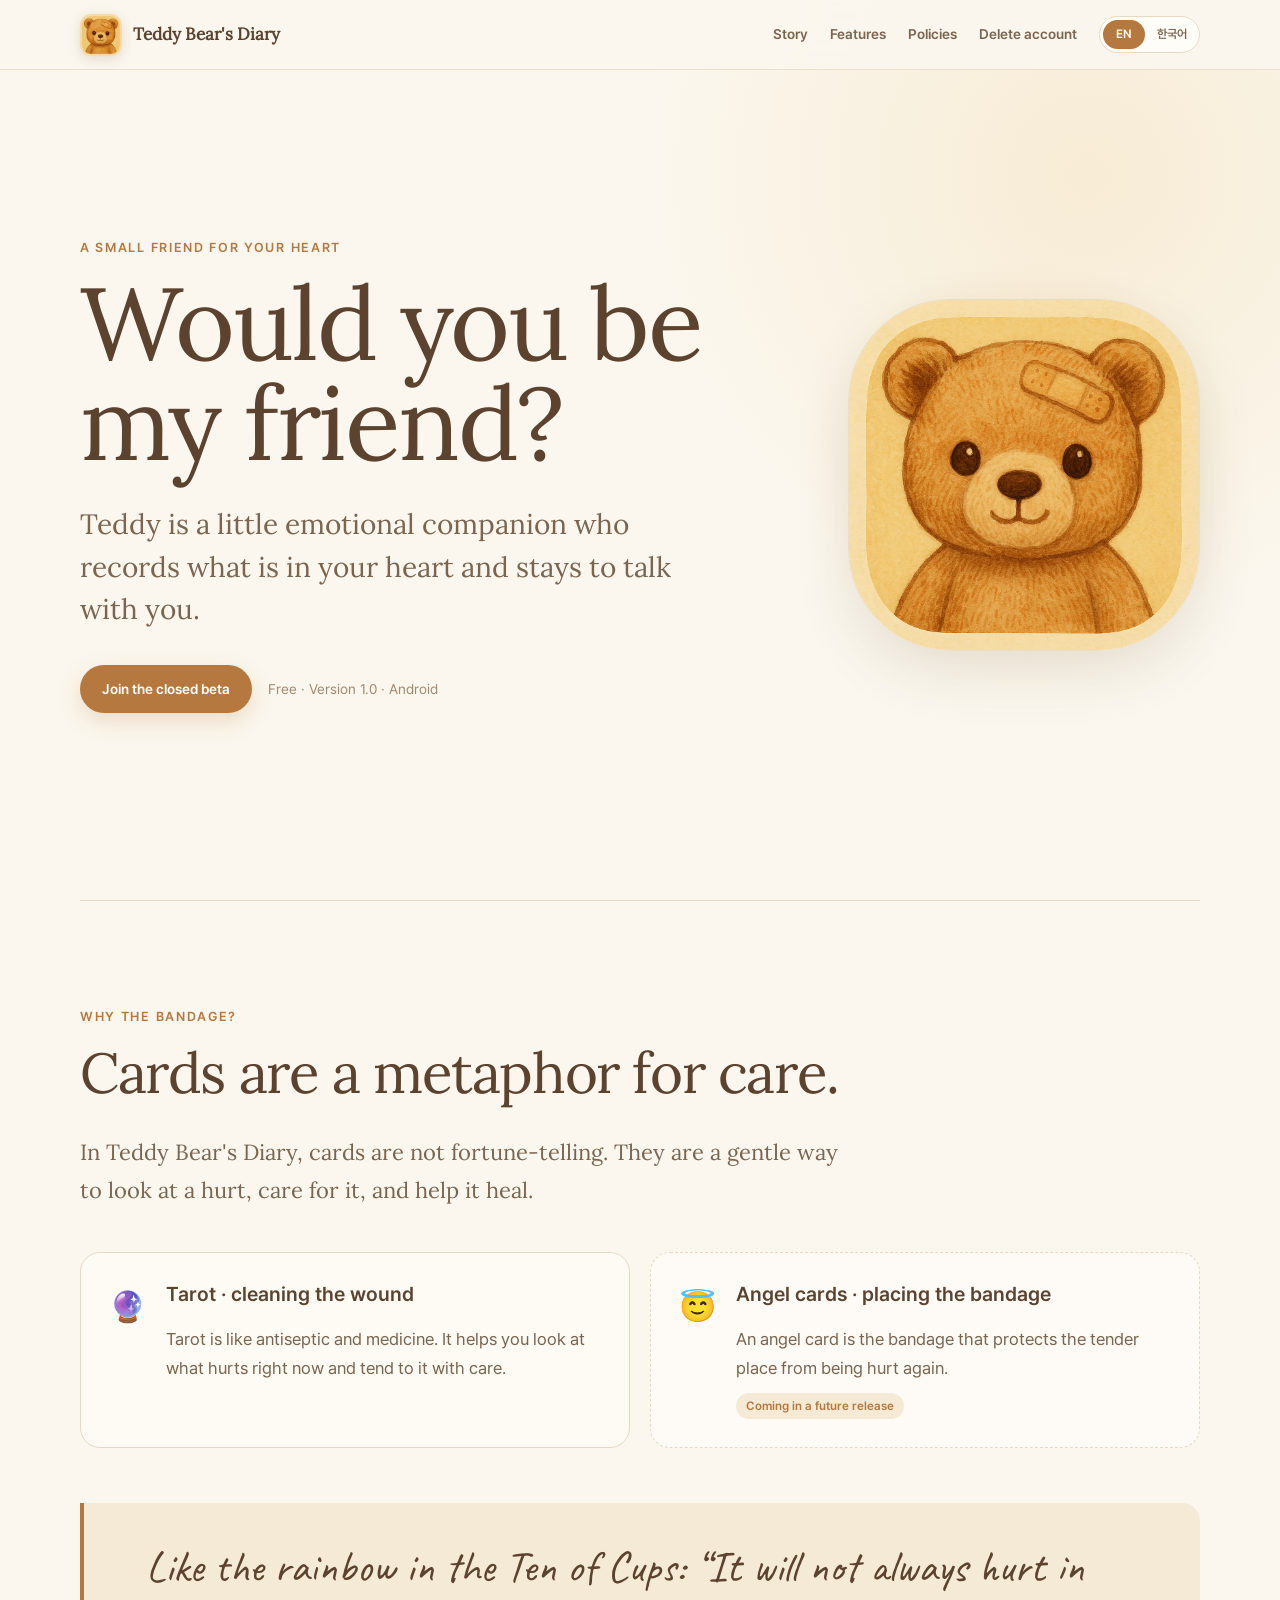
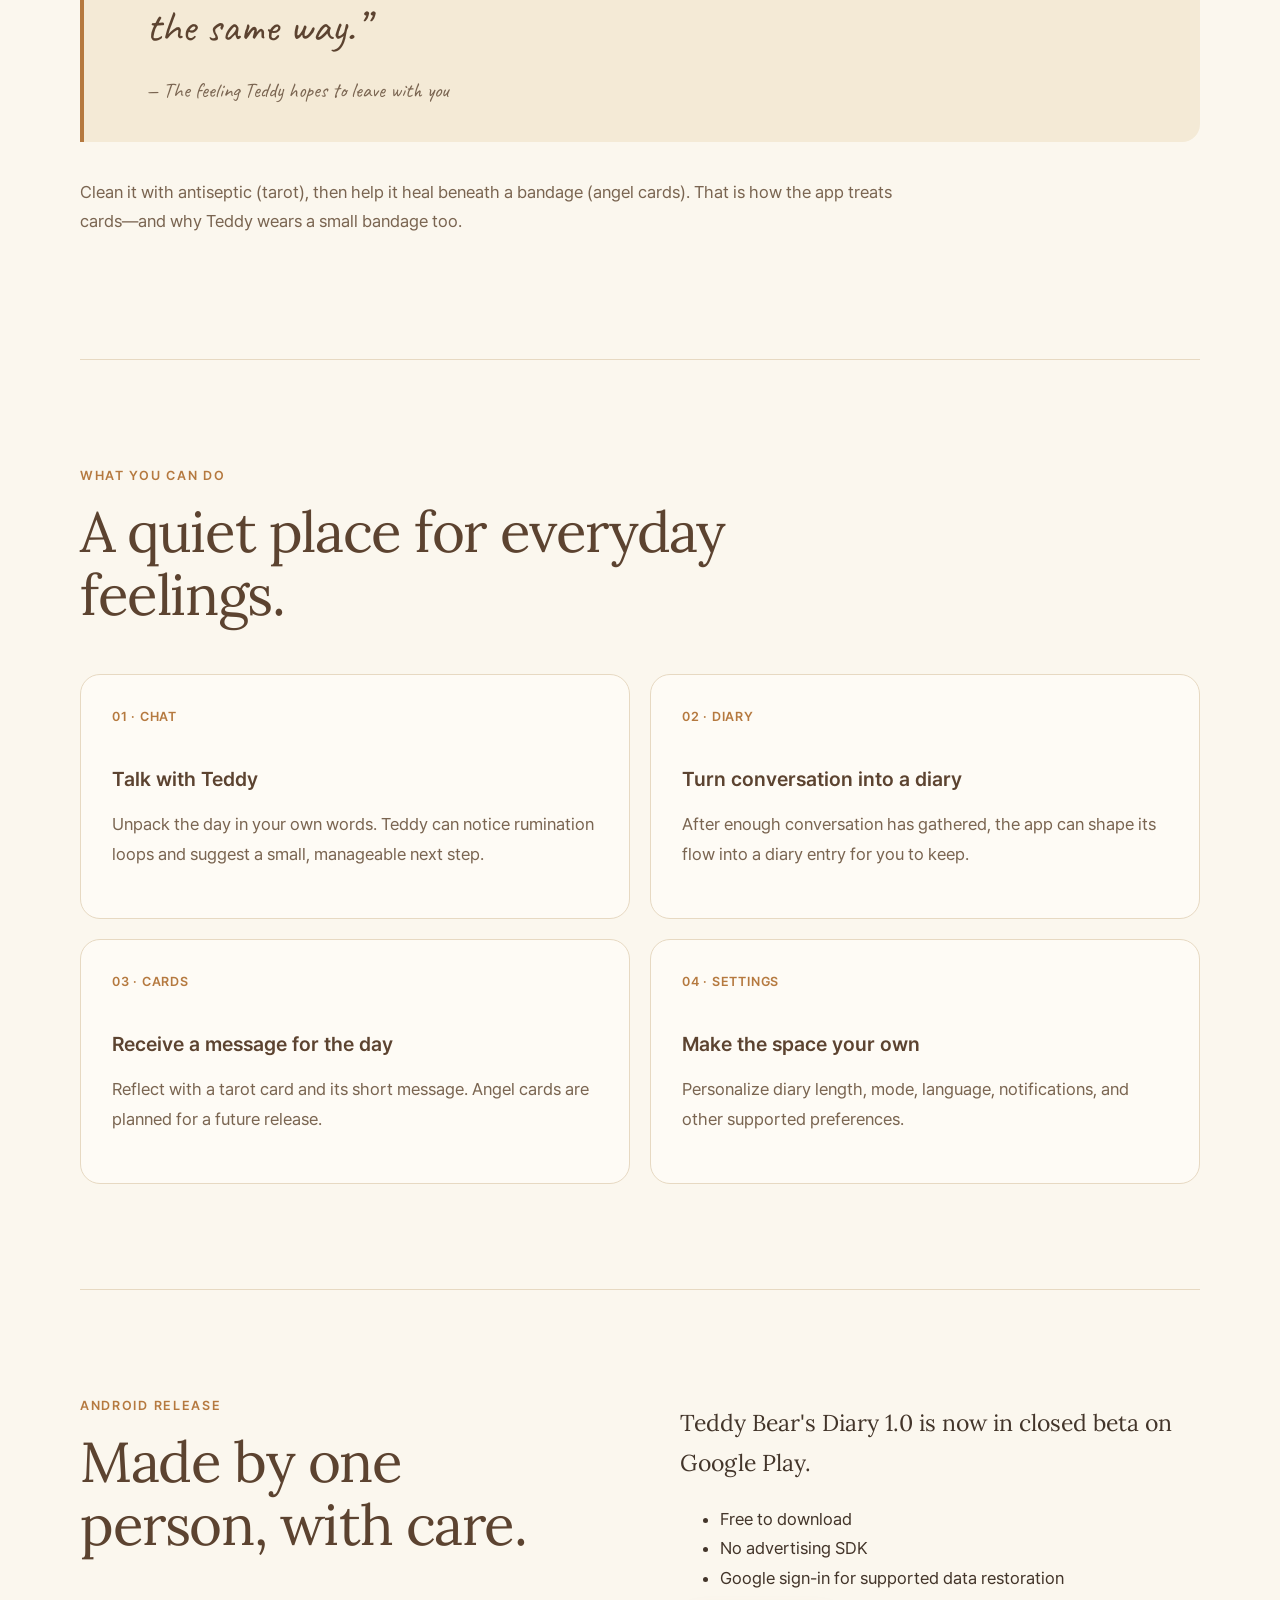
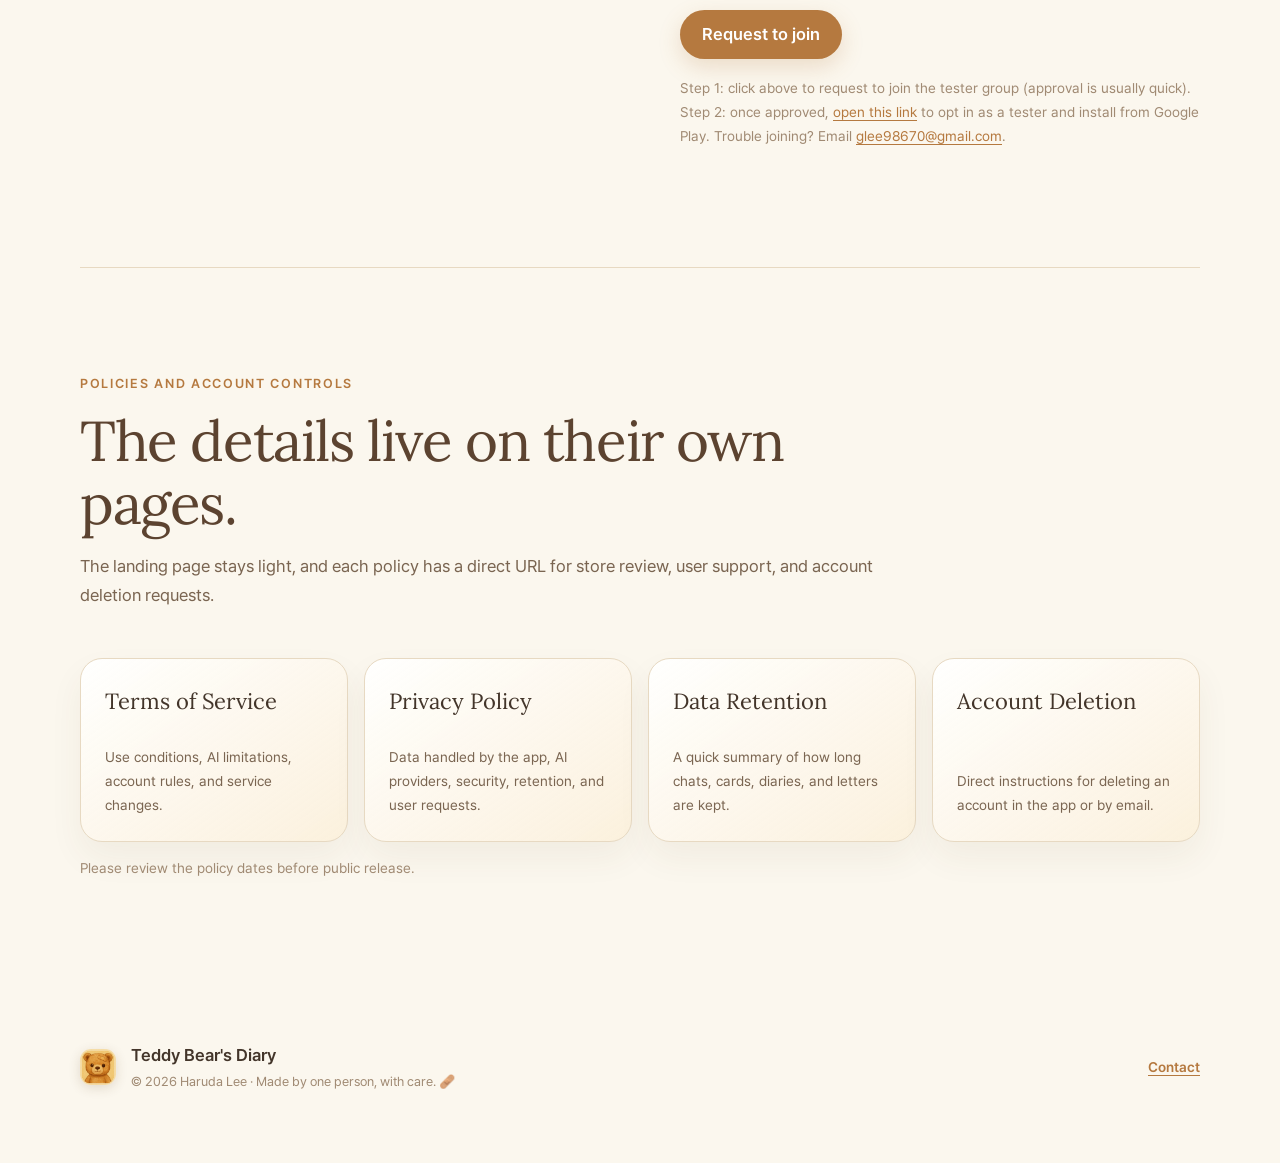
==== commit 54f4a6da: "fix" ====
--- a/index.html
+++ b/index.html
@@ -127,10 +127,9 @@
           <li>Google sign-in for supported data restoration</li>
         </ul>
         <p class="beta-cta">
-<!--          <a class="button" href="https://play.google.com/apps/testing/com.harudalee.browniediary" target="_blank" rel="noopener">Join the closed beta</a>-->
-          <a class="button" href="https://groups.google.com/g/brownie_teddybear_test" target="_blank" rel="noopener">Join the closed beta</a>
+          <a class="button" href="https://groups.google.com/g/brownie_teddybear_test" target="_blank" rel="noopener">Request to join</a>
         </p>
-        <p class="small-note">The closed beta is invite-only. Ask to be added as a tester at <a href="mailto:glee98670@gmail.com">glee98670@gmail.com</a>, then open the button above to opt in and install from Google Play.</p>
+        <p class="small-note">Step 1: click above to request to join the tester group (approval is usually quick). Step 2: once approved, <a href="https://play.google.com/apps/testing/com.harudalee.browniediary" target="_blank" rel="noopener">open this link</a> to opt in as a tester and install from Google Play. Trouble joining? Email <a href="mailto:glee98670@gmail.com">glee98670@gmail.com</a>.</p>
       </div>
     </section>
 
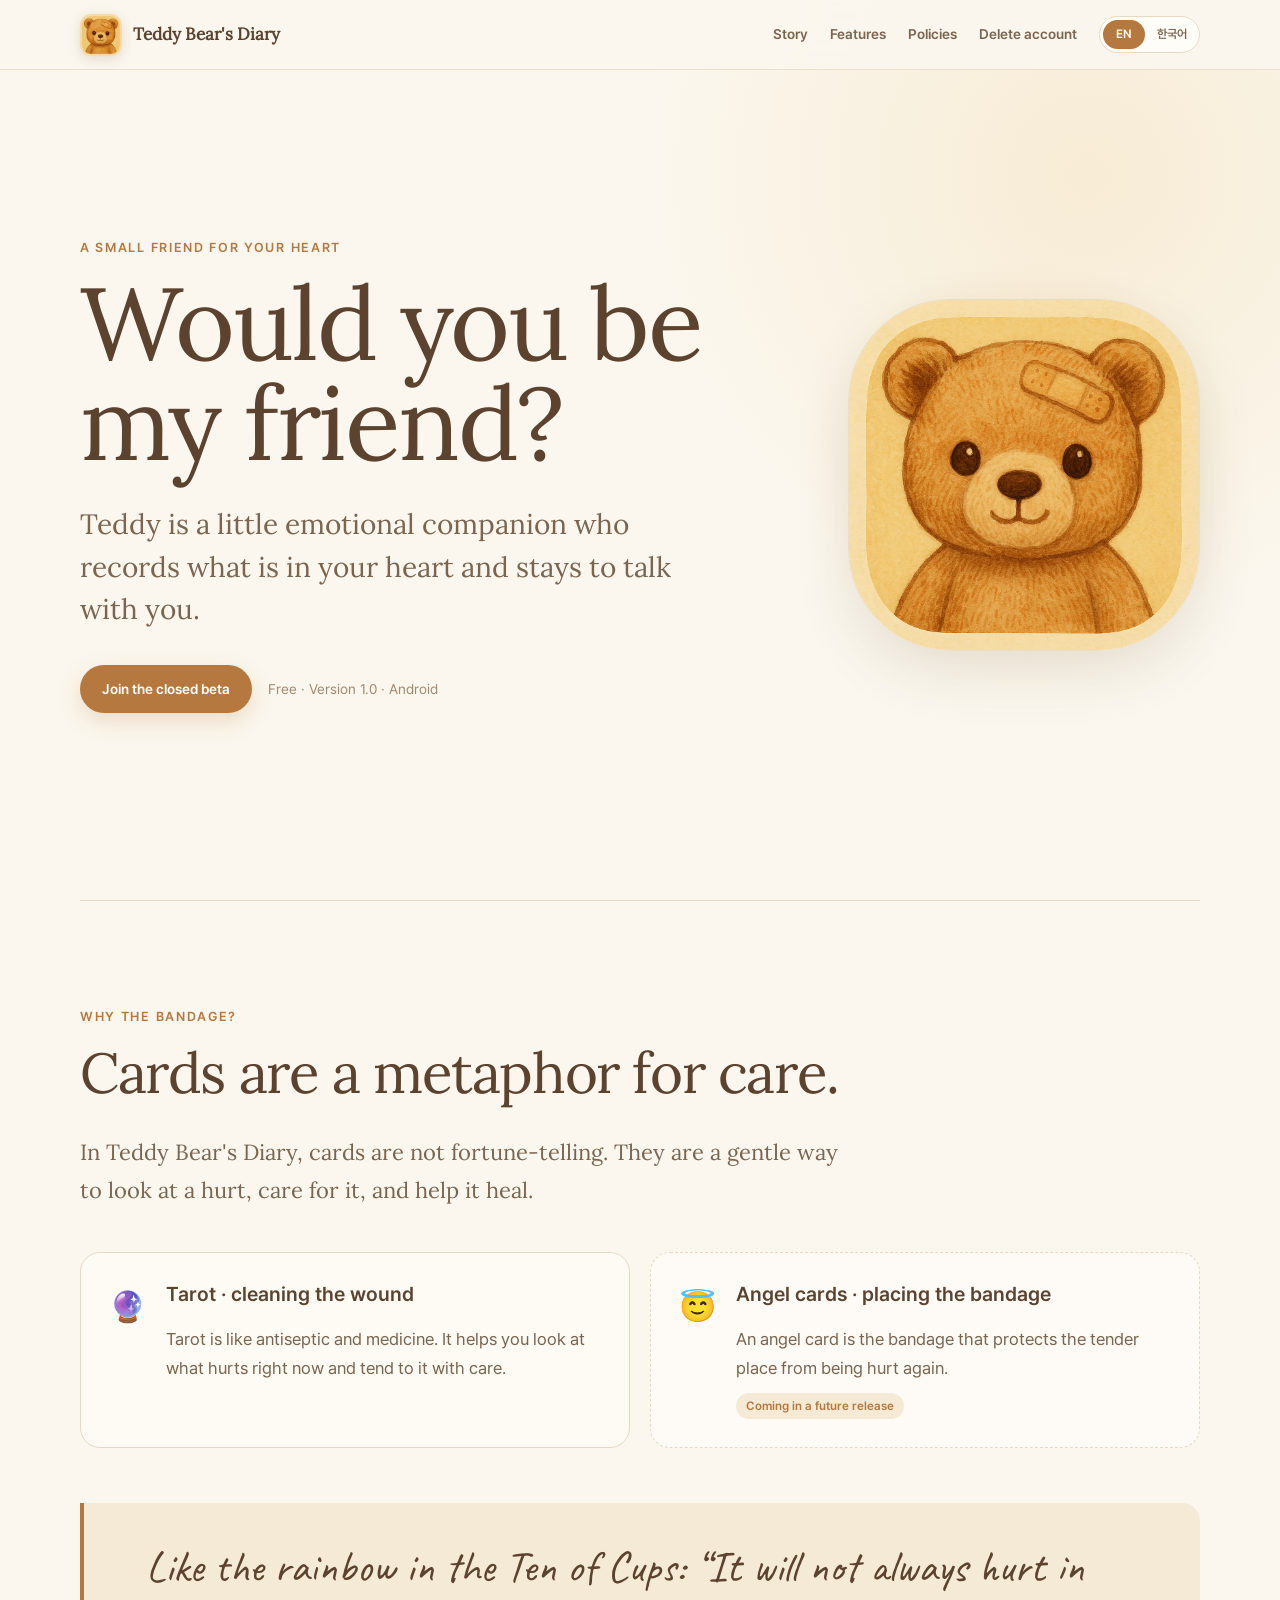
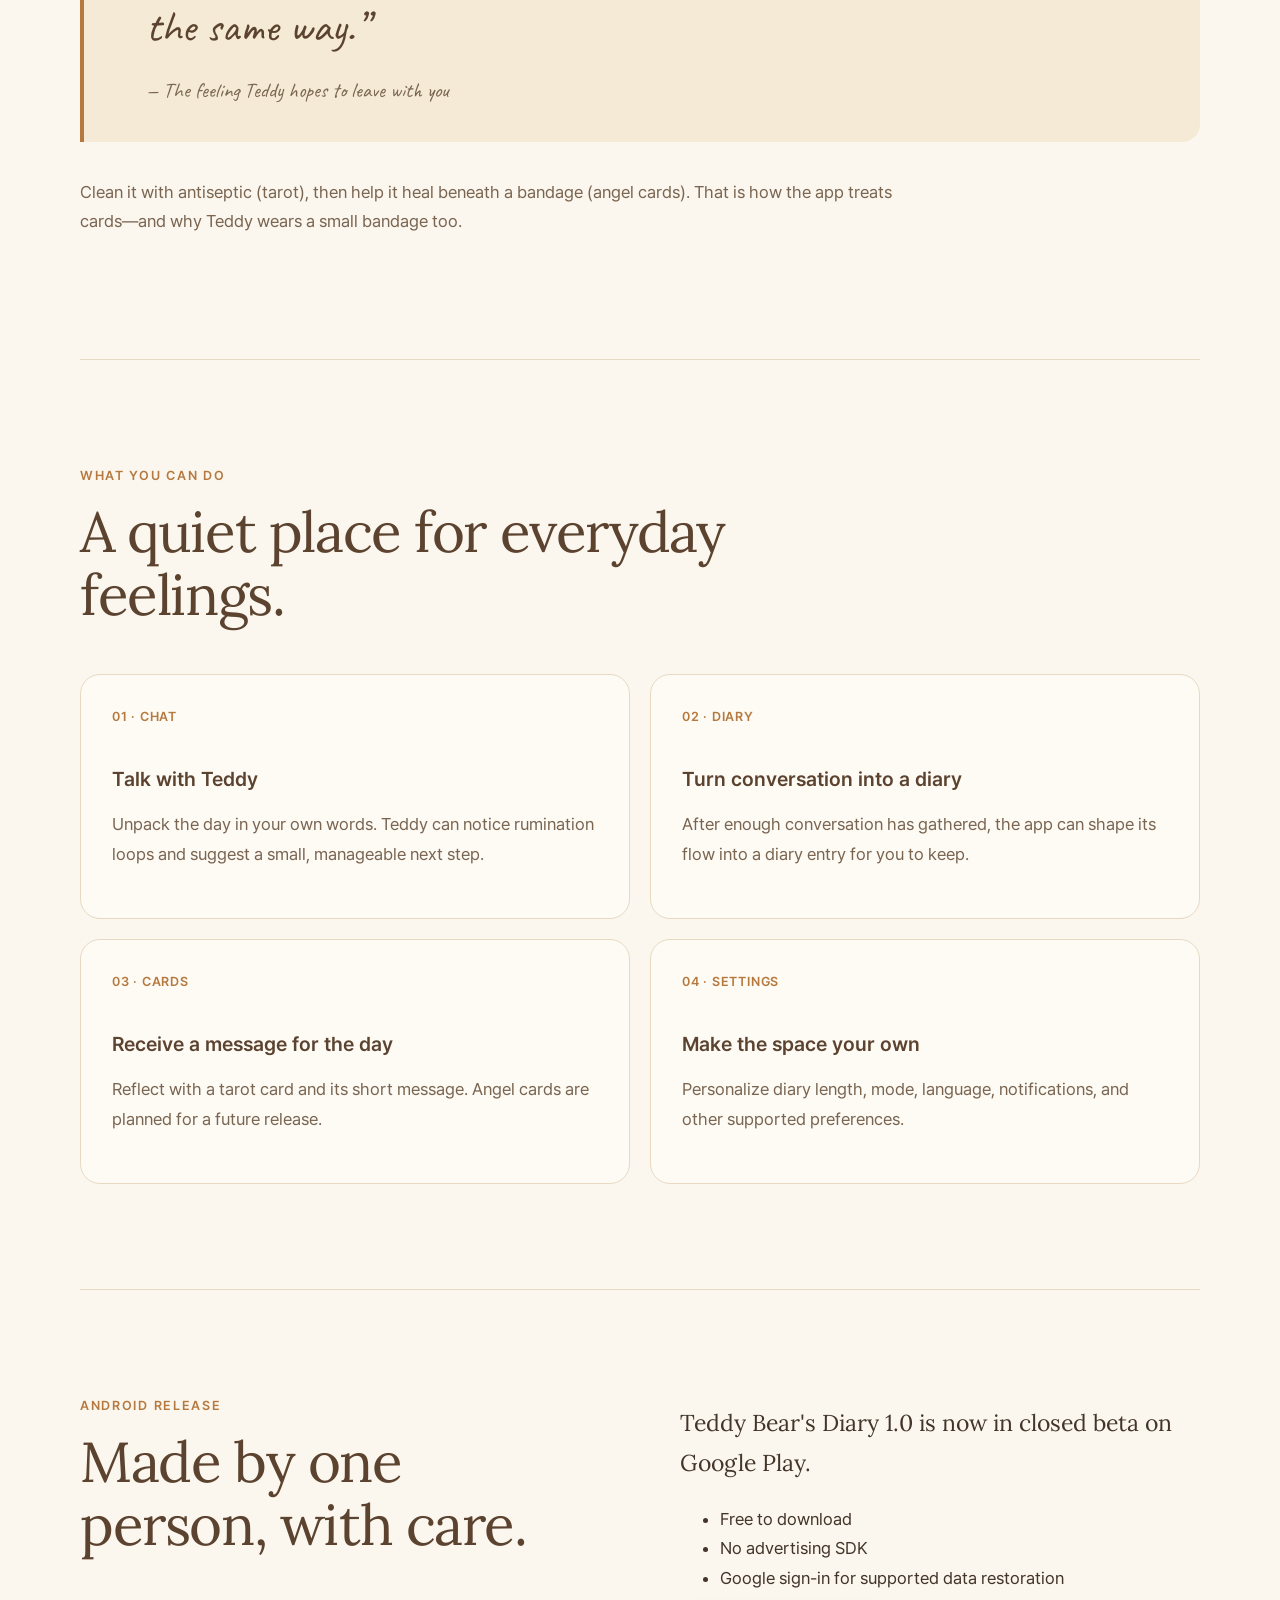
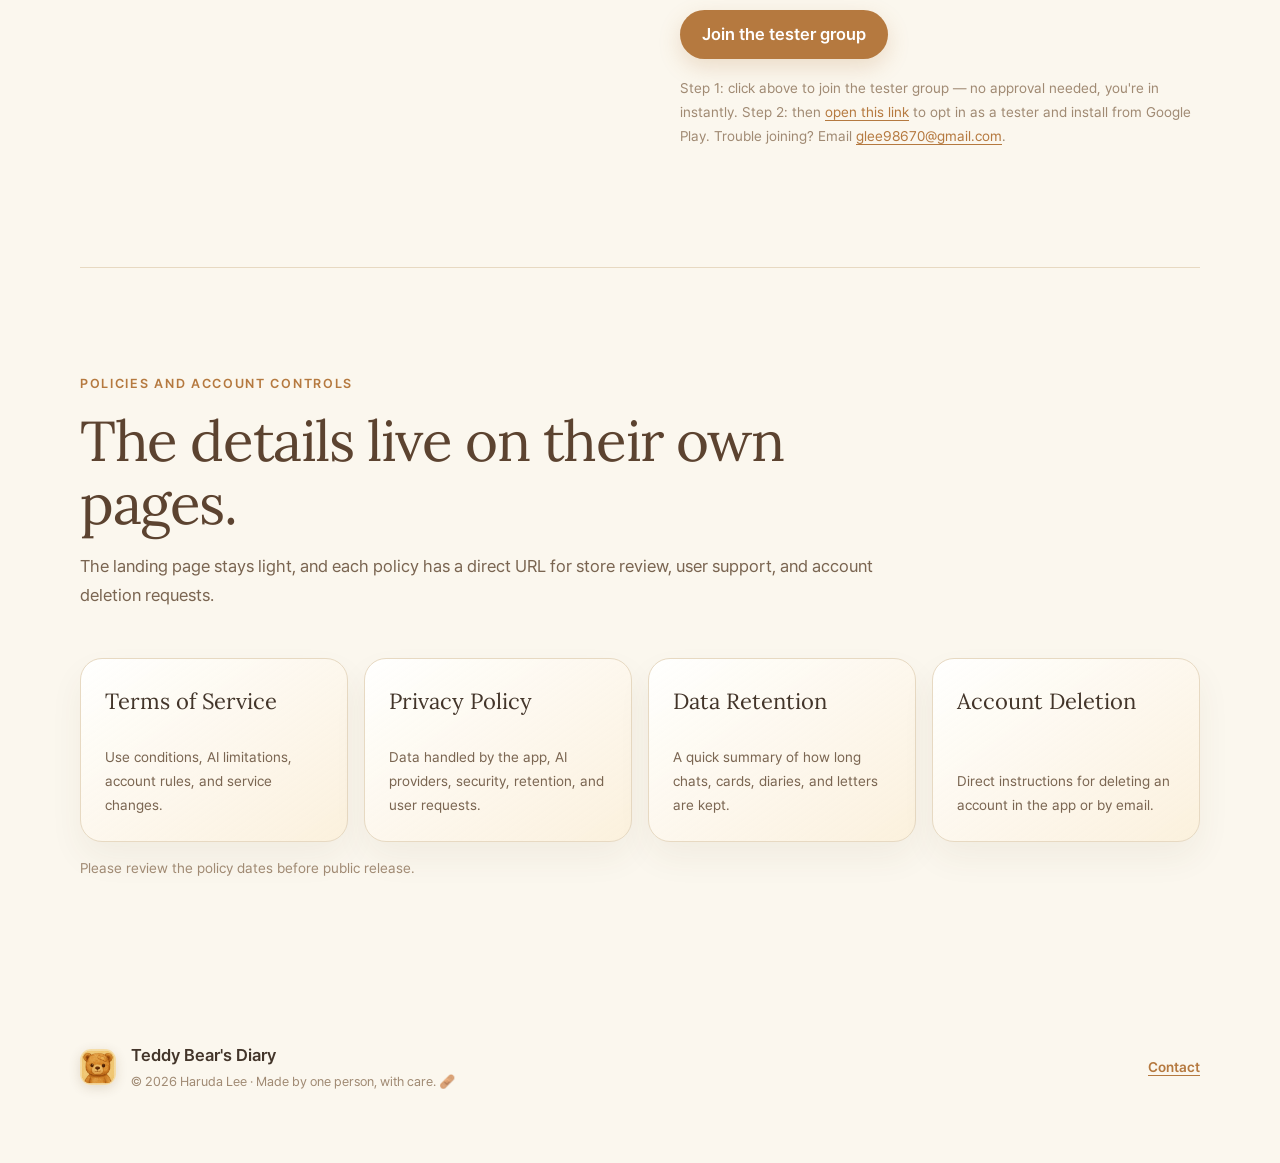
==== commit b420ed90: "fix: clarify open beta join flow (no approval needed)" ====
--- a/index.html
+++ b/index.html
@@ -127,9 +127,9 @@
           <li>Google sign-in for supported data restoration</li>
         </ul>
         <p class="beta-cta">
-          <a class="button" href="https://groups.google.com/g/brownie_teddybear_test" target="_blank" rel="noopener">Request to join</a>
+          <a class="button" href="https://groups.google.com/g/brownie_teddybear_test" target="_blank" rel="noopener">Join the tester group</a>
         </p>
-        <p class="small-note">Step 1: click above to request to join the tester group (approval is usually quick). Step 2: once approved, <a href="https://play.google.com/apps/testing/com.harudalee.browniediary" target="_blank" rel="noopener">open this link</a> to opt in as a tester and install from Google Play. Trouble joining? Email <a href="mailto:glee98670@gmail.com">glee98670@gmail.com</a>.</p>
+        <p class="small-note">Step 1: click above to join the tester group — no approval needed, you're in instantly. Step 2: then <a href="https://play.google.com/apps/testing/com.harudalee.browniediary" target="_blank" rel="noopener">open this link</a> to opt in as a tester and install from Google Play. Trouble joining? Email <a href="mailto:glee98670@gmail.com">glee98670@gmail.com</a>.</p>
       </div>
     </section>
 
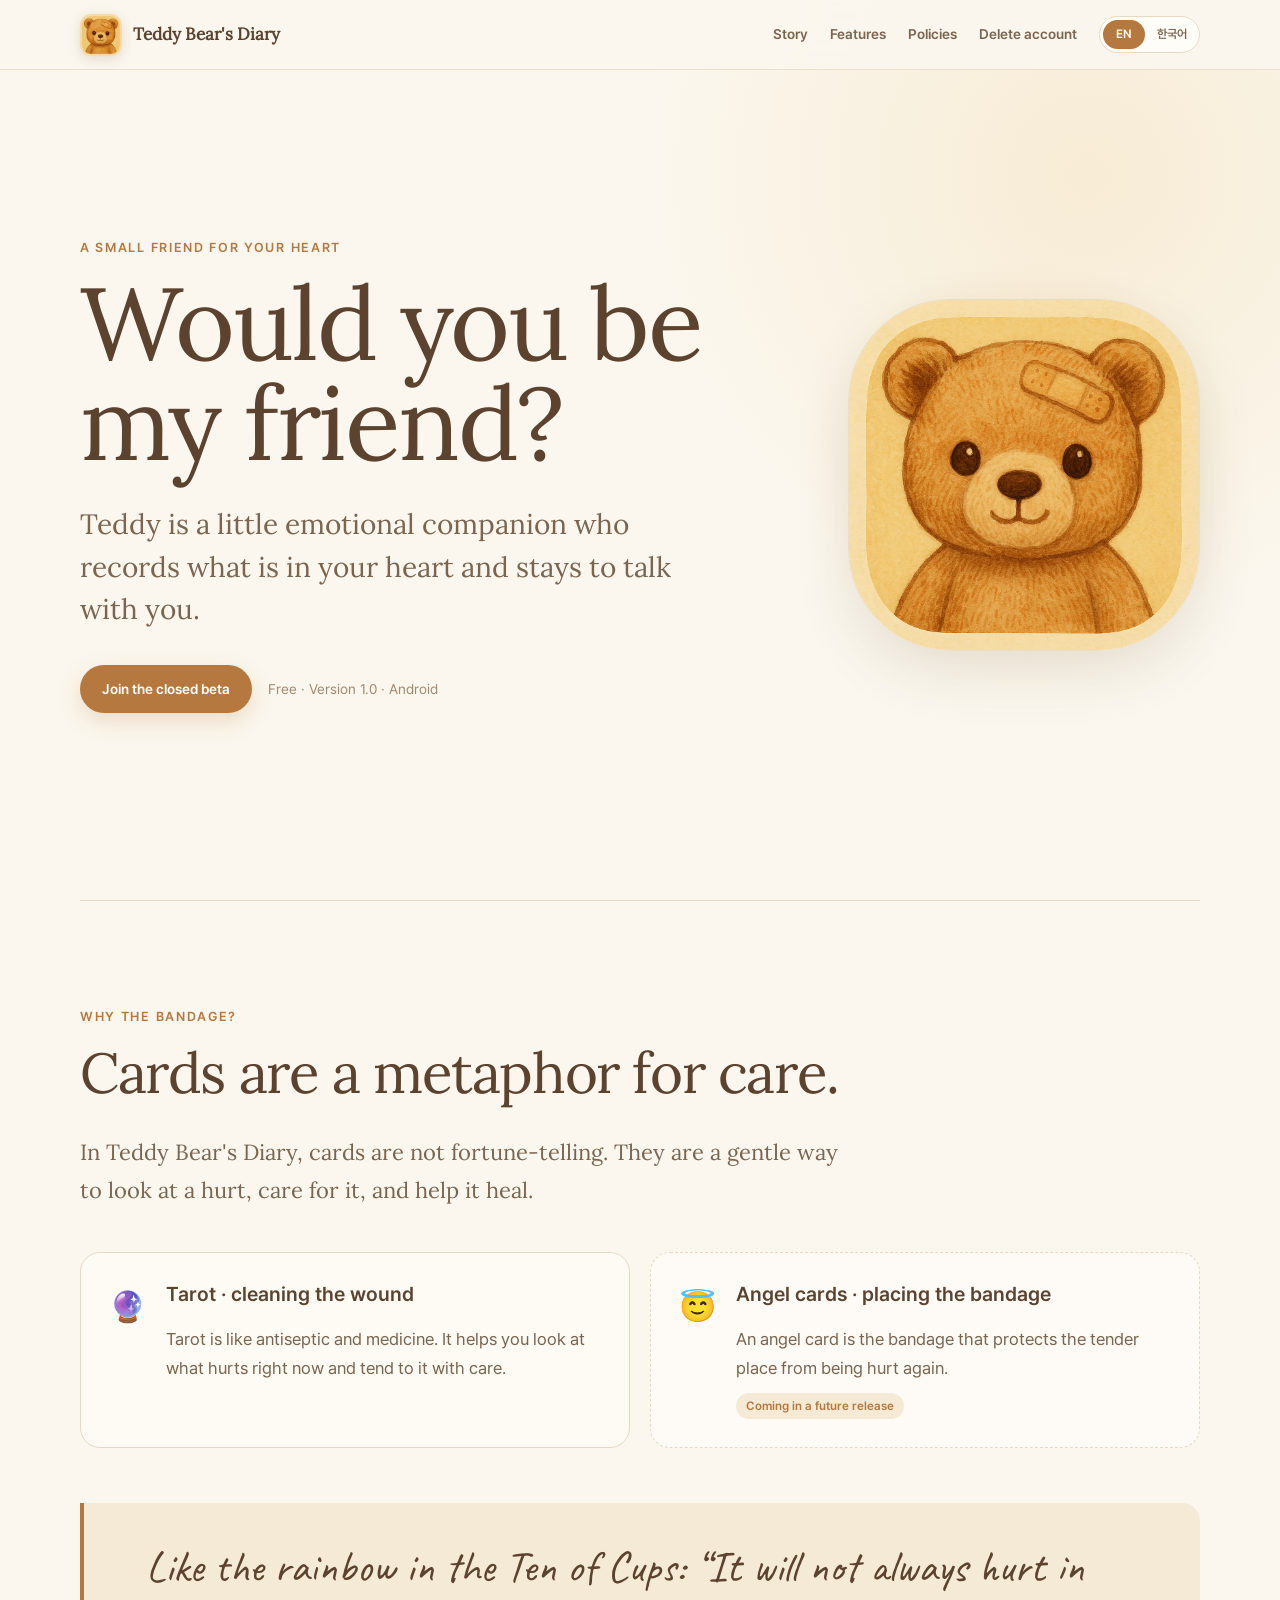
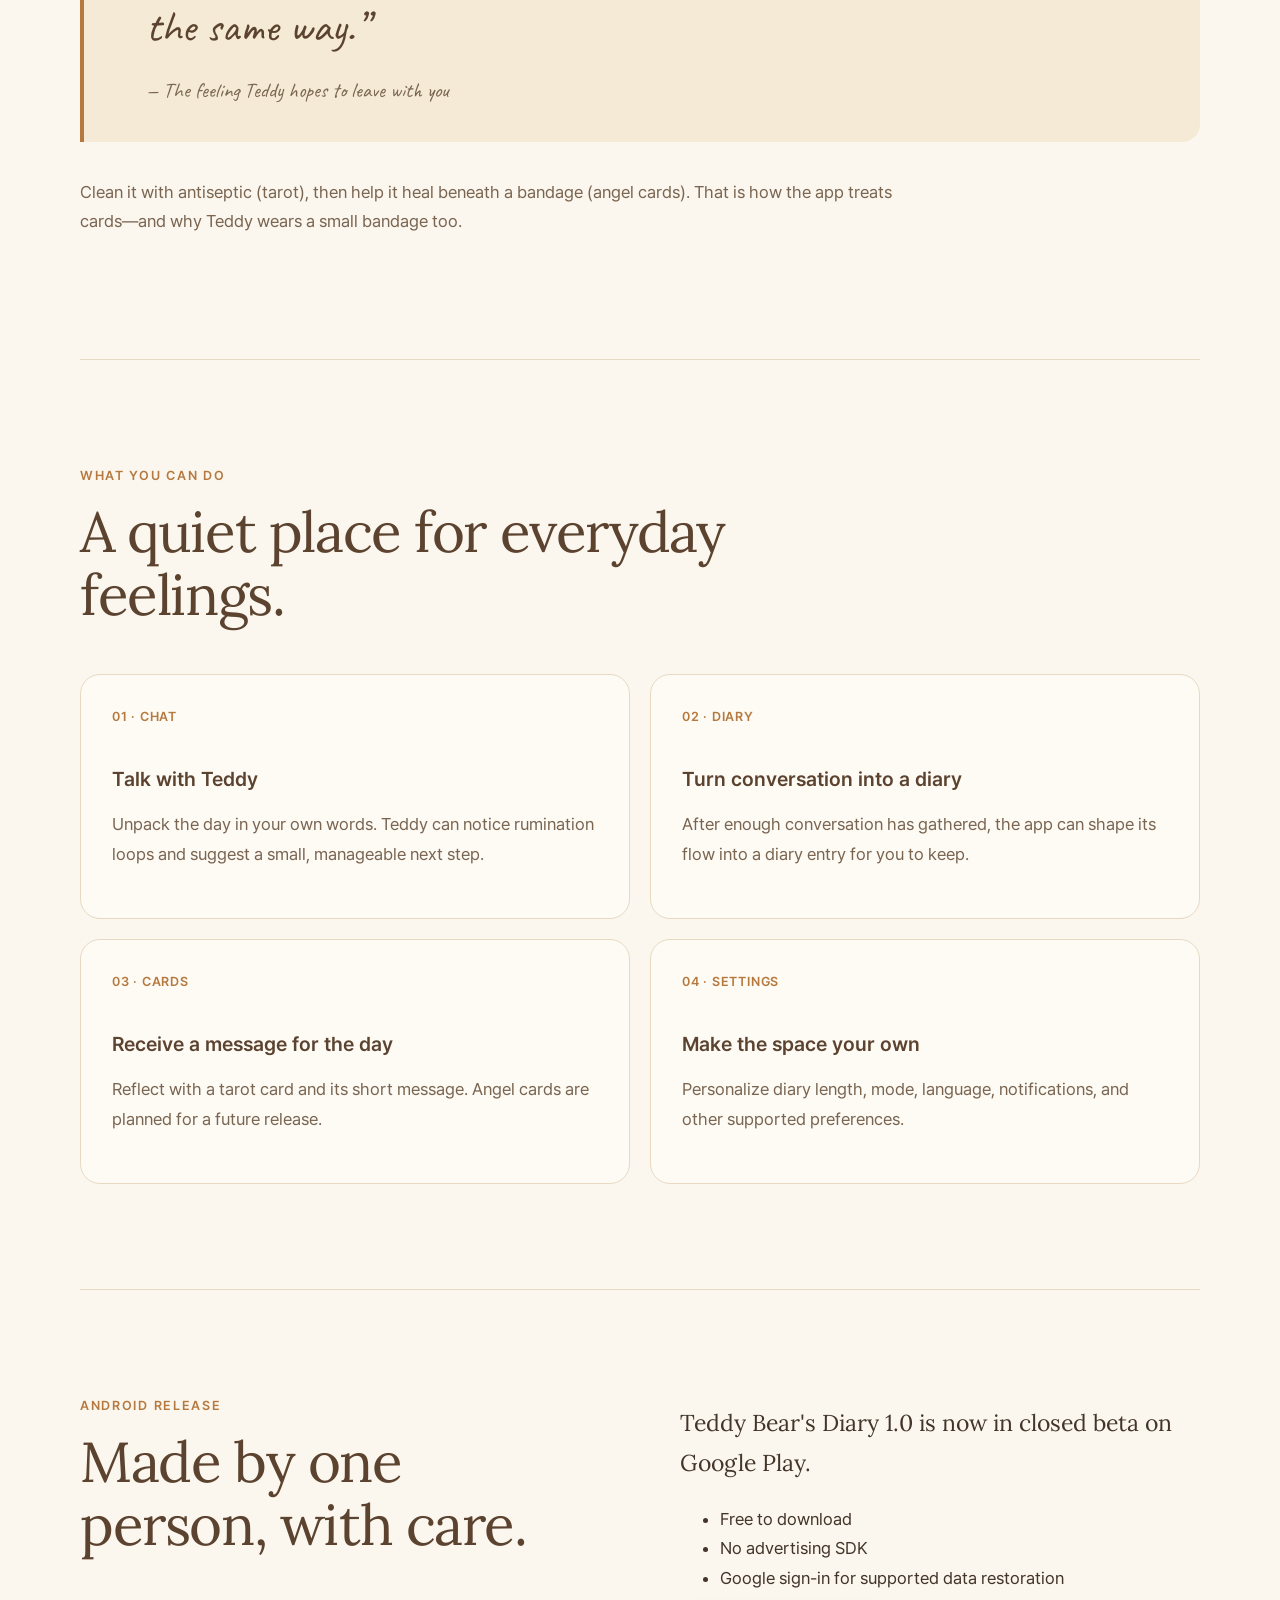
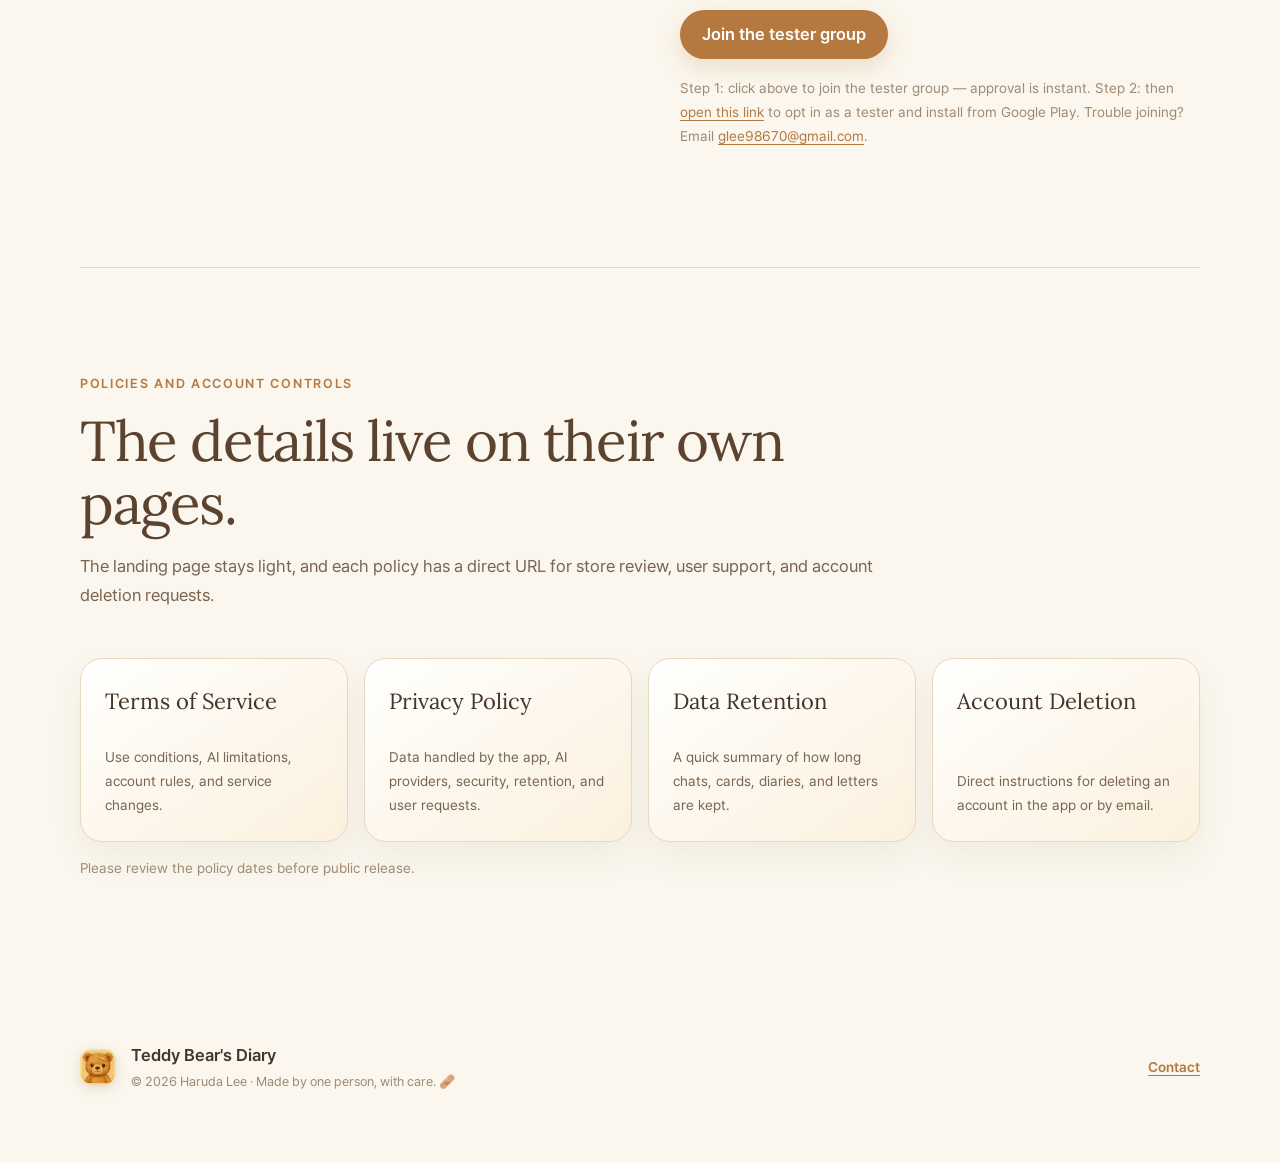
==== commit e5ee3c98: "copy: approval is instant" ====
--- a/index.html
+++ b/index.html
@@ -129,7 +129,7 @@
         <p class="beta-cta">
           <a class="button" href="https://groups.google.com/g/brownie_teddybear_test" target="_blank" rel="noopener">Join the tester group</a>
         </p>
-        <p class="small-note">Step 1: click above to join the tester group — no approval needed, you're in instantly. Step 2: then <a href="https://play.google.com/apps/testing/com.harudalee.browniediary" target="_blank" rel="noopener">open this link</a> to opt in as a tester and install from Google Play. Trouble joining? Email <a href="mailto:glee98670@gmail.com">glee98670@gmail.com</a>.</p>
+        <p class="small-note">Step 1: click above to join the tester group — approval is instant. Step 2: then <a href="https://play.google.com/apps/testing/com.harudalee.browniediary" target="_blank" rel="noopener">open this link</a> to opt in as a tester and install from Google Play. Trouble joining? Email <a href="mailto:glee98670@gmail.com">glee98670@gmail.com</a>.</p>
       </div>
     </section>
 
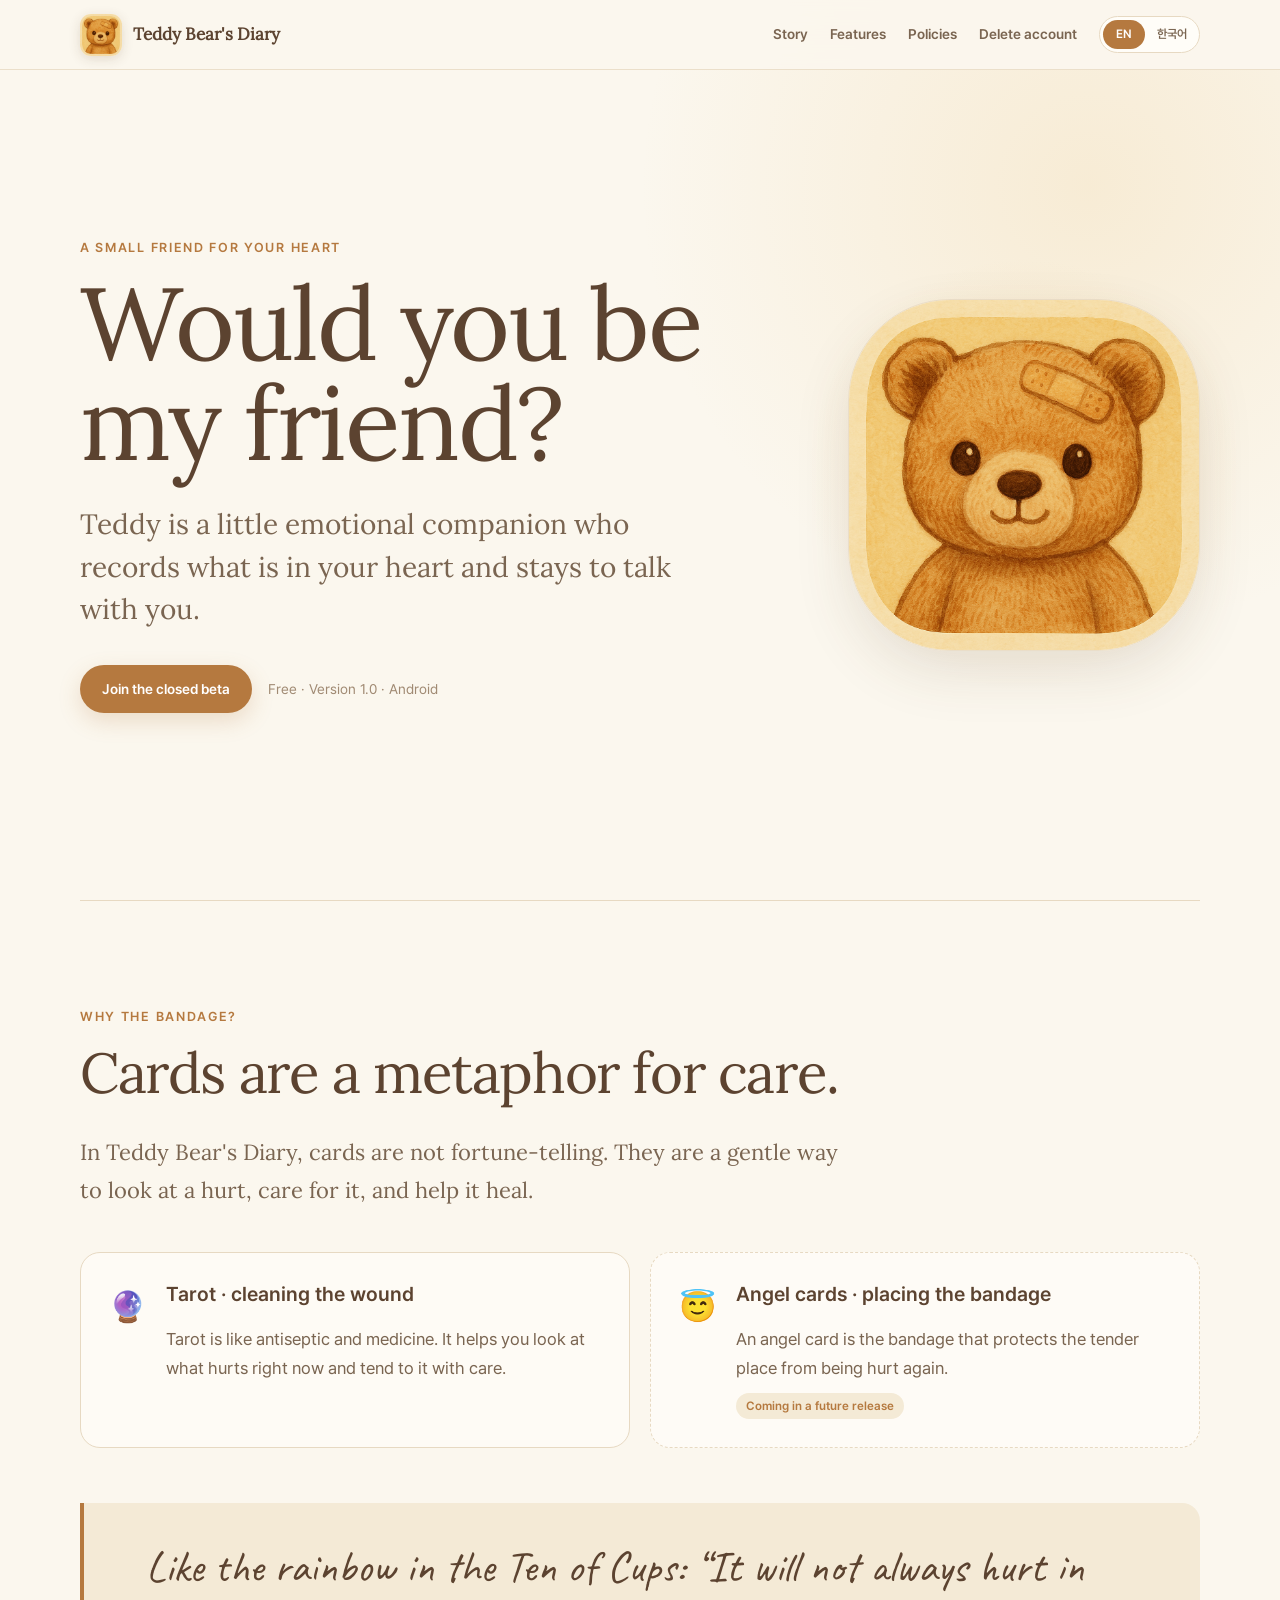
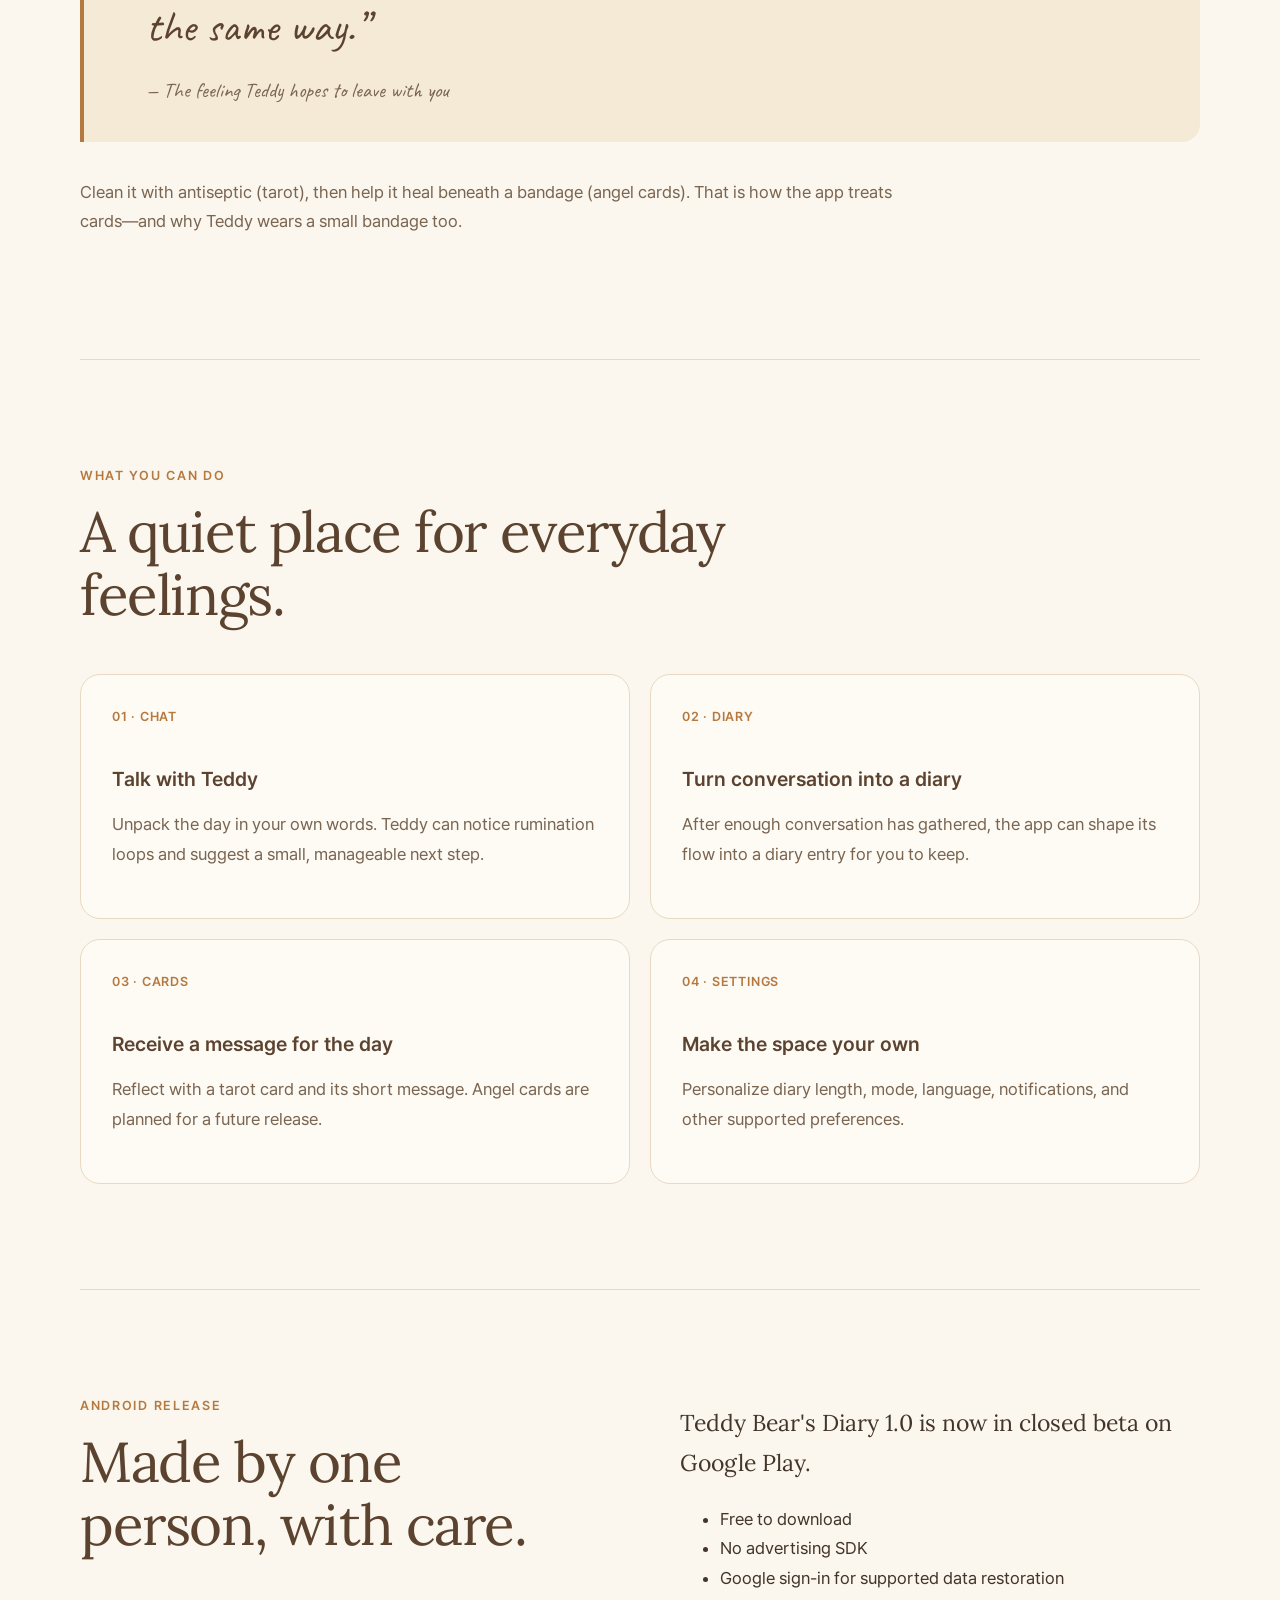
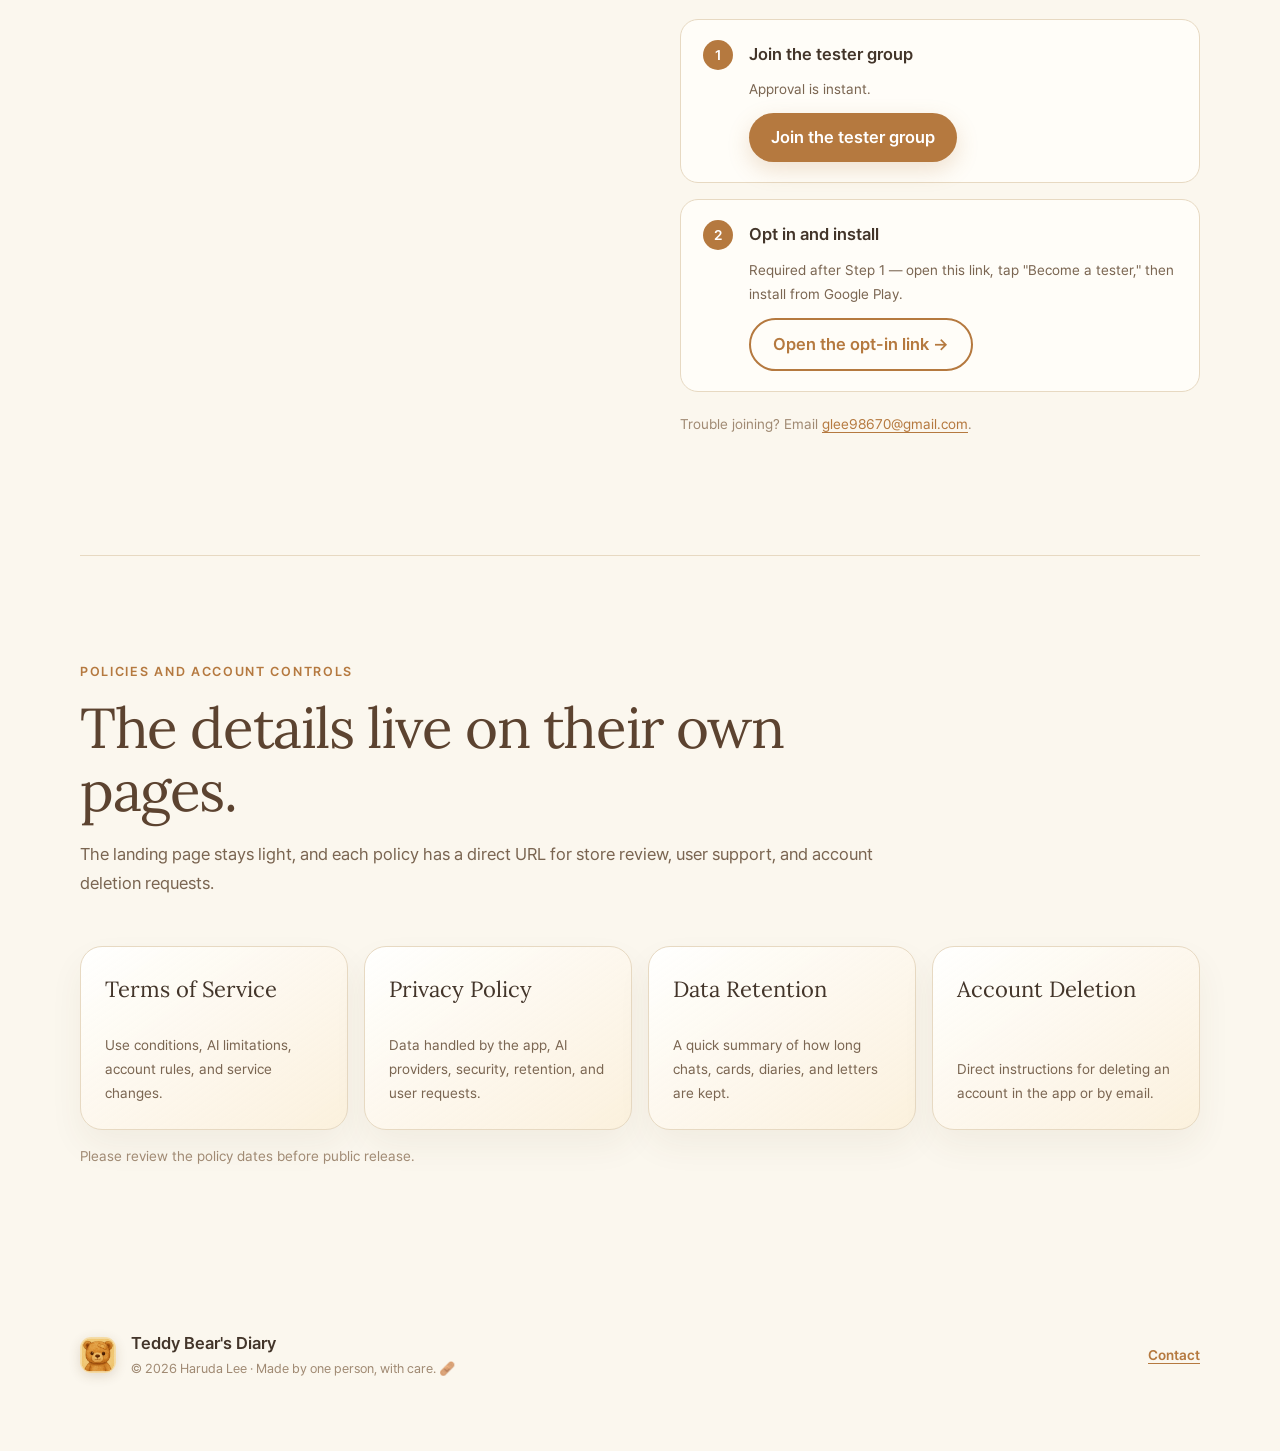
==== commit 7b46e0ea: "fix(beta): make step 2 opt-in link a clearly visible step card Testers were missing the step 2 opt-i" ====
--- a/index.html
+++ b/index.html
@@ -126,10 +126,25 @@
           <li>No advertising SDK</li>
           <li>Google sign-in for supported data restoration</li>
         </ul>
-        <p class="beta-cta">
-          <a class="button" href="https://groups.google.com/g/brownie_teddybear_test" target="_blank" rel="noopener">Join the tester group</a>
-        </p>
-        <p class="small-note">Step 1: click above to join the tester group — approval is instant. Step 2: then <a href="https://play.google.com/apps/testing/com.harudalee.browniediary" target="_blank" rel="noopener">open this link</a> to opt in as a tester and install from Google Play. Trouble joining? Email <a href="mailto:glee98670@gmail.com">glee98670@gmail.com</a>.</p>
+        <div class="beta-steps">
+          <div class="beta-step">
+            <span class="beta-step-num" aria-hidden="true">1</span>
+            <div class="beta-step-body">
+              <p class="beta-step-title">Join the tester group</p>
+              <p class="beta-step-desc">Approval is instant.</p>
+              <a class="button" href="https://groups.google.com/g/brownie_teddybear_test" target="_blank" rel="noopener">Join the tester group</a>
+            </div>
+          </div>
+          <div class="beta-step">
+            <span class="beta-step-num" aria-hidden="true">2</span>
+            <div class="beta-step-body">
+              <p class="beta-step-title">Opt in and install</p>
+              <p class="beta-step-desc">Required after Step 1 — open this link, tap "Become a tester," then install from Google Play.</p>
+              <a class="button button-outline" href="https://play.google.com/apps/testing/com.harudalee.browniediary" target="_blank" rel="noopener">Open the opt-in link →</a>
+            </div>
+          </div>
+        </div>
+        <p class="small-note">Trouble joining? Email <a href="mailto:glee98670@gmail.com">glee98670@gmail.com</a>.</p>
       </div>
     </section>
 
--- a/styles.css
+++ b/styles.css
@@ -286,6 +286,18 @@
   transform: translateY(-1px);
 }
 
+.button-outline {
+  background: transparent;
+  border: 2px solid var(--accent);
+  color: var(--accent);
+  box-shadow: none;
+}
+
+.button-outline:hover {
+  background: var(--paper-deep);
+  color: var(--accent-dark);
+}
+
 .hero-art {
   position: relative;
   margin: 0;
@@ -454,6 +466,61 @@
 .small-note {
   color: var(--soft);
   font-size: 14px;
+}
+
+.beta-steps {
+  display: flex;
+  flex-direction: column;
+  gap: 16px;
+  margin: 26px 0 20px;
+}
+
+.beta-step {
+  display: flex;
+  gap: 16px;
+  align-items: flex-start;
+  padding: 20px 22px;
+  border: 1px solid var(--line);
+  border-radius: 18px;
+  background: var(--card);
+}
+
+.beta-step-num {
+  display: flex;
+  flex: 0 0 auto;
+  align-items: center;
+  justify-content: center;
+  width: 30px;
+  height: 30px;
+  border-radius: 50%;
+  background: var(--accent);
+  color: white;
+  font-weight: 700;
+  font-size: 14px;
+}
+
+.beta-step-body {
+  display: flex;
+  flex: 1 1 auto;
+  flex-direction: column;
+  gap: 8px;
+}
+
+.beta-step-title {
+  margin: 0;
+  color: var(--ink);
+  font-weight: 600;
+}
+
+.beta-step-desc {
+  margin: 0;
+  color: var(--muted);
+  font-size: 14px;
+}
+
+.beta-step .button {
+  align-self: flex-start;
+  margin-top: 4px;
 }
 
 .policies {
